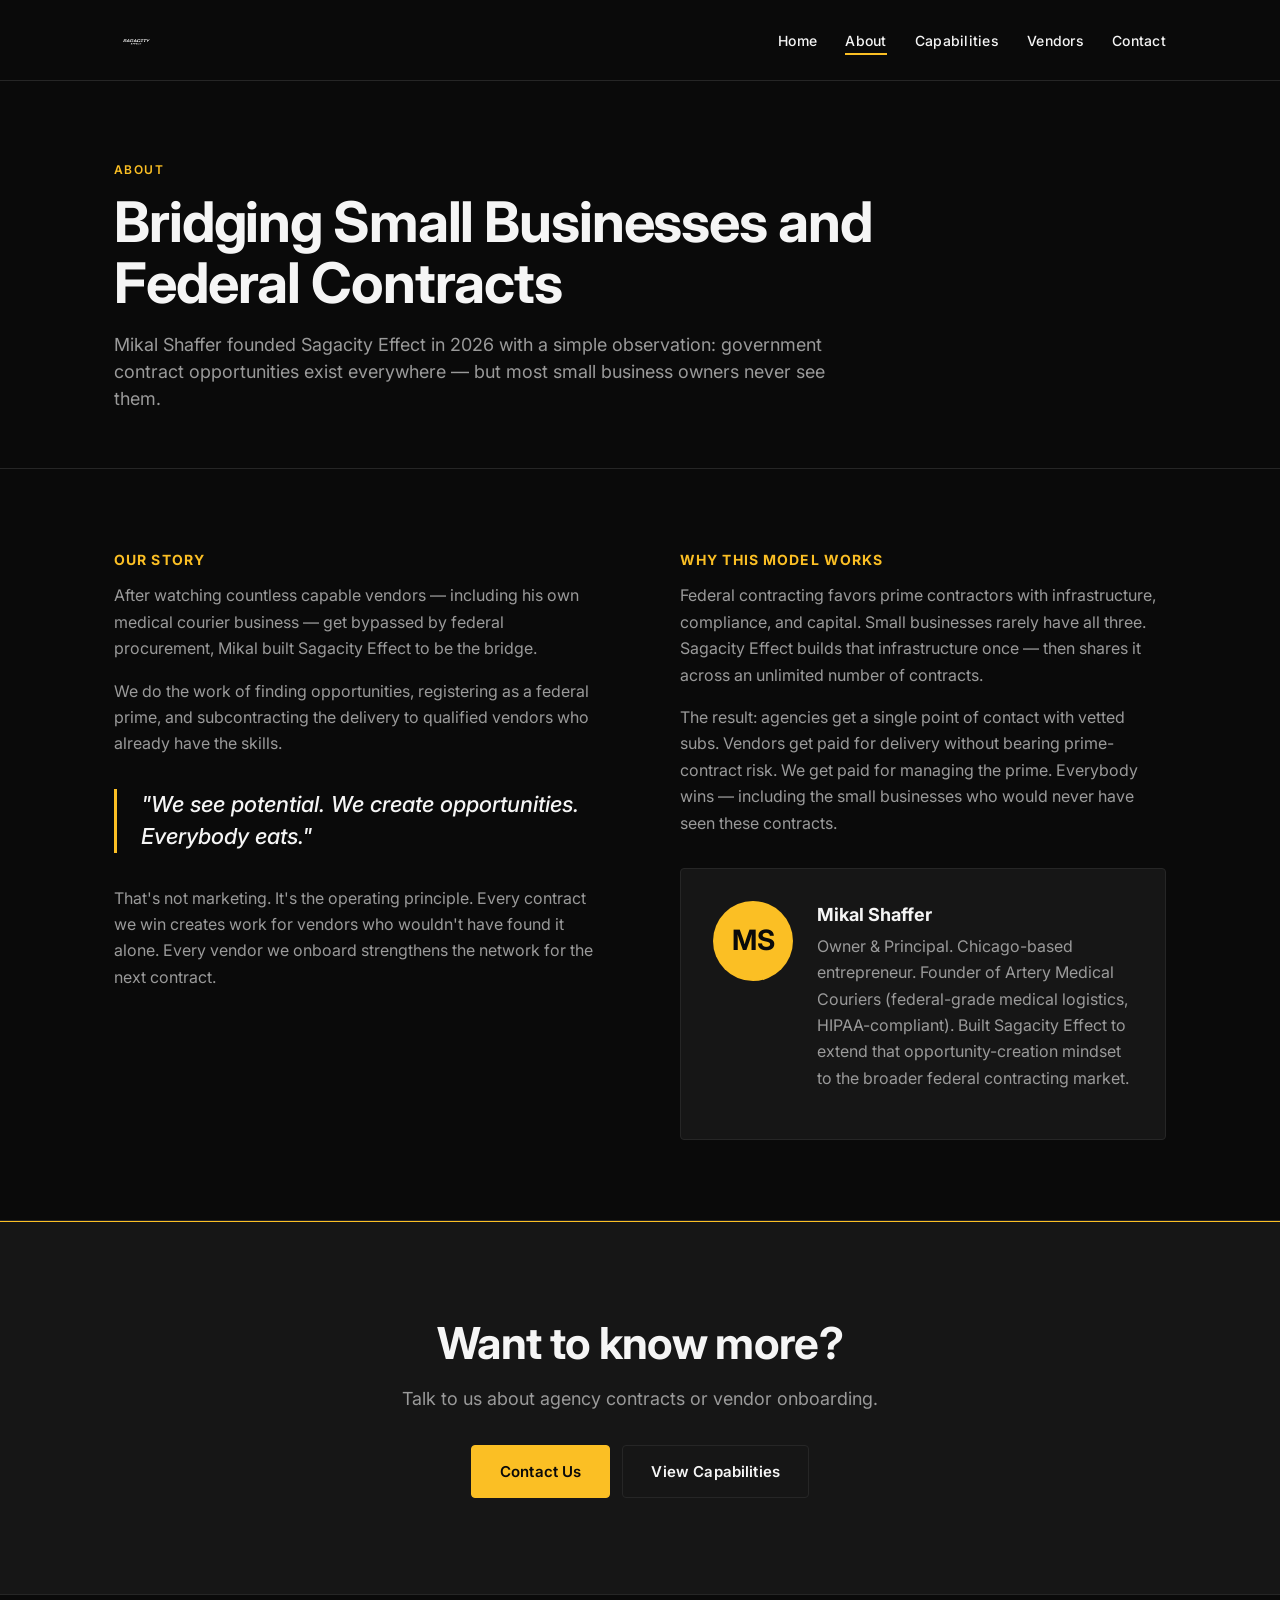
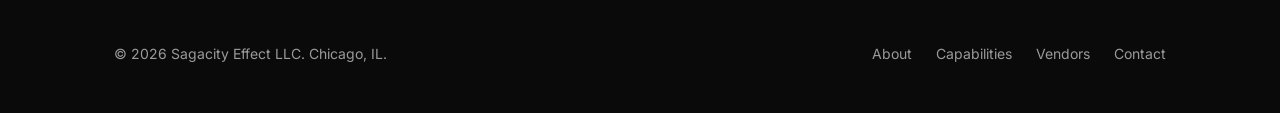
==== about.html @ 0b92cca1 "Sagacity Effect site — dark theme, white-on-transparent logo, real address" ====
<!DOCTYPE html>
<html lang="en">
<head>
  <meta charset="UTF-8" />
  <meta name="viewport" content="width=device-width, initial-scale=1.0" />
  <title>About — Sagacity Effect LLC</title>
  <meta name="description" content="About Sagacity Effect LLC. Mikal Shaffer founded Sagacity Effect in 2026 to bridge the gap between small businesses and federal contracts." />
  <link rel="icon" type="image/svg+xml" href="data:image/svg+xml,%3Csvg xmlns='http://www.w3.org/2000/svg' viewBox='0 0 100 100'%3E%3Crect width='100' height='100' fill='%230a0a0a'/%3E%3Ctext x='50' y='62' font-family='Impact,Arial Black,sans-serif' font-size='48' font-weight='900' font-style='italic' fill='white' text-anchor='middle' letter-spacing='-2'%3ES%3C/text%3E%3C/svg%3E" />
  <link rel="preconnect" href="https://fonts.googleapis.com" />
<link rel="preconnect" href="https://fonts.gstatic.com" crossorigin />
<link href="https://fonts.googleapis.com/css2?family=Bebas+Neue&family=Oswald:wght@500;700&family=Inter:wght@400;500;600;700&display=swap" rel="stylesheet" />
  <link rel="stylesheet" href="styles.css" />
</head>
<body>
  <a class="skip-link" href="#main">Skip to main content</a>

  <header class="site-header">
    <div class="container">
      <a href="index.html" class="brand" aria-label="Sagacity Effect LLC — Home">
        <img src="assets/logo-light.png" alt="Sagacity Effect logo" class="brand-img" width="200" height="auto" />
      </a>
      <button class="nav-toggle" aria-expanded="false" aria-label="Toggle navigation">Menu</button>
      <nav>
        <ul class="nav-list">
          <li><a href="index.html">Home</a></li>
          <li><a href="about.html" class="active">About</a></li>
          <li><a href="capabilities.html">Capabilities</a></li>
          <li><a href="vendors.html">Vendors</a></li>
          <li><a href="contact.html">Contact</a></li>
        </ul>
      </nav>
    </div>
  </header>

  <main id="main">

    <section class="page-hero">
      <div class="container">
        <p class="eyebrow">About</p>
        <h1>Bridging Small Businesses and Federal Contracts</h1>
        <p class="lede">Mikal Shaffer founded Sagacity Effect in 2026 with a simple observation: government contract opportunities exist everywhere — but most small business owners never see them.</p>
      </div>
    </section>

    <section>
      <div class="container">
        <div class="story">
          <div class="col">
            <h3>Our Story</h3>
            <p>After watching countless capable vendors — including his own medical courier business — get bypassed by federal procurement, Mikal built Sagacity Effect to be the bridge.</p>
            <p>We do the work of finding opportunities, registering as a federal prime, and subcontracting the delivery to qualified vendors who already have the skills.</p>
            <blockquote class="pull-quote">"We see potential. We create opportunities. Everybody eats."</blockquote>
            <p>That's not marketing. It's the operating principle. Every contract we win creates work for vendors who wouldn't have found it alone. Every vendor we onboard strengthens the network for the next contract.</p>
          </div>
          <div class="col">
            <h3>Why this model works</h3>
            <p>Federal contracting favors prime contractors with infrastructure, compliance, and capital. Small businesses rarely have all three. Sagacity Effect builds that infrastructure once — then shares it across an unlimited number of contracts.</p>
            <p>The result: agencies get a single point of contact with vetted subs. Vendors get paid for delivery without bearing prime-contract risk. We get paid for managing the prime. Everybody wins — including the small businesses who would never have seen these contracts.</p>
            <div class="bio">
              <div class="bio-avatar">MS</div>
              <div class="bio-content">
                <h4>Mikal Shaffer</h4>
                <p>Owner &amp; Principal. Chicago-based entrepreneur. Founder of Artery Medical Couriers (federal-grade medical logistics, HIPAA-compliant). Built Sagacity Effect to extend that opportunity-creation mindset to the broader federal contracting market.</p>
              </div>
            </div>
          </div>
        </div>
      </div>
    </section>

    <section class="cta-strip">
      <div class="container">
        <h2>Want to know more?</h2>
        <p>Talk to us about agency contracts or vendor onboarding.</p>
        <div class="actions">
          <a href="contact.html" class="btn btn-primary">Contact Us</a>
          <a href="capabilities.html" class="btn btn-secondary">View Capabilities</a>
        </div>
      </div>
    </section>

  </main>

  <footer class="site-footer">
    <div class="container">
      <span>© 2026 Sagacity Effect LLC. Chicago, IL.</span>
      <span>
        <a href="about.html">About</a>
        <a href="capabilities.html">Capabilities</a>
        <a href="vendors.html">Vendors</a>
        <a href="contact.html">Contact</a>
      </span>
    </div>
  </footer>

  <script src="script.js"></script>
</body>
</html>
---- styles.css ----
/* Sagacity Effect LLC — base stylesheet
   Dark theme. Black/off-white/amber palette. Mobile-first, no frameworks. */

:root {
  --bg: #0a0a0a;
  --fg: #f5f5f5;
  --muted: #9a9a9a;
  --muted-2: #6a6a6a;
  --border: #262626;
  --surface: #161616;
  --surface-2: #1f1f1f;
  --accent: #fbbf24;        /* amber — used for primary buttons + highlights */
  --accent-hover: #f59e0b;
  --accent-fg: #0a0a0a;     /* dark text on amber surfaces */
  --hover: #1f1f1f;
  --max-w: 1100px;
  --gap: 24px;
  --radius: 4px;
  --transition: 200ms ease;
}

* {
  box-sizing: border-box;
  margin: 0;
  padding: 0;
}

html {
  scroll-behavior: smooth;
  -webkit-font-smoothing: antialiased;
  -moz-osx-font-smoothing: grayscale;
  color-scheme: dark;
}

body {
  font-family: -apple-system, BlinkMacSystemFont, "Segoe UI", "Inter",
    "Helvetica Neue", Arial, sans-serif;
  font-size: 16px;
  line-height: 1.55;
  color: var(--fg);
  background: var(--bg);
  font-weight: 400;
}

img, svg {
  max-width: 100%;
  display: block;
}

a {
  color: var(--fg);
  text-decoration: underline;
  text-underline-offset: 3px;
  text-decoration-thickness: 1px;
  transition: opacity var(--transition);
}
a:hover { opacity: 0.7; }

/* Skip link */
.skip-link {
  position: absolute;
  left: -9999px;
  top: 0;
  background: var(--accent);
  color: var(--accent-fg);
  padding: 12px 20px;
  z-index: 100;
  text-decoration: none;
  font-weight: 600;
}
.skip-link:focus { left: 0; }

/* Layout */
.container {
  max-width: var(--max-w);
  margin: 0 auto;
  padding: 0 24px;
}

/* Header */
.site-header {
  border-bottom: 1px solid var(--border);
  background: var(--bg);
  position: sticky;
  top: 0;
  z-index: 50;
}
.site-header .container {
  display: flex;
  align-items: center;
  justify-content: space-between;
  padding-top: 18px;
  padding-bottom: 18px;
}
.brand {
  display: inline-flex;
  align-items: center;
  text-decoration: none;
  color: var(--fg);
}
.brand-img {
  height: 44px;
  width: auto;
  display: block;
}
@media (max-width: 600px) {
  .brand-img { height: 36px; }
}
.nav-toggle {
  display: none;
  background: none;
  border: 1px solid var(--border);
  padding: 8px 12px;
  font-family: inherit;
  font-size: 14px;
  color: var(--fg);
  cursor: pointer;
  border-radius: var(--radius);
}
.nav-list {
  display: flex;
  list-style: none;
  gap: 28px;
}
.nav-list a {
  text-decoration: none;
  font-size: 14px;
  font-weight: 500;
  letter-spacing: 0.02em;
  color: var(--fg);
}
.nav-list a.active {
  border-bottom: 2px solid var(--accent);
  padding-bottom: 4px;
}

@media (max-width: 720px) {
  .nav-toggle { display: block; }
  .nav-list {
    display: none;
    position: absolute;
    top: 100%;
    left: 0;
    right: 0;
    flex-direction: column;
    gap: 0;
    background: var(--bg);
    border-bottom: 1px solid var(--border);
    padding: 12px 24px;
  }
  .nav-list.open { display: flex; }
  .nav-list li { padding: 12px 0; border-bottom: 1px solid var(--border); }
  .nav-list li:last-child { border-bottom: none; }
}

/* Hero */
.hero {
  padding: 100px 0 80px;
  text-align: center;
  border-bottom: 1px solid var(--border);
}
.hero h1 {
  font-size: clamp(36px, 6vw, 64px);
  line-height: 1.05;
  letter-spacing: -0.02em;
  font-weight: 700;
  margin-bottom: 24px;
  max-width: 880px;
  margin-left: auto;
  margin-right: auto;
}
.hero .lede {
  font-size: 18px;
  color: var(--muted);
  max-width: 640px;
  margin: 0 auto 40px;
  line-height: 1.5;
}
.hero-actions {
  display: flex;
  gap: 12px;
  justify-content: center;
  flex-wrap: wrap;
}

/* Buttons */
.btn {
  display: inline-block;
  padding: 14px 28px;
  border-radius: var(--radius);
  font-weight: 600;
  font-size: 15px;
  text-decoration: none;
  border: 1.5px solid transparent;
  cursor: pointer;
  transition: background var(--transition), color var(--transition),
    border-color var(--transition);
  letter-spacing: 0.01em;
}
.btn-primary {
  background: var(--accent);
  color: var(--accent-fg);
  border-color: var(--accent);
}
.btn-primary:hover { background: var(--accent-hover); border-color: var(--accent-hover); opacity: 1; }
.btn-secondary {
  background: transparent;
  color: var(--fg);
  border-color: var(--fg);
}
.btn-secondary:hover { background: var(--fg); color: var(--bg); opacity: 1; }

/* Sections */
section {
  padding: 80px 0;
  border-bottom: 1px solid var(--border);
}
section:last-of-type { border-bottom: none; }
section h2 {
  font-size: clamp(28px, 4vw, 40px);
  line-height: 1.15;
  letter-spacing: -0.015em;
  font-weight: 700;
  margin-bottom: 16px;
}
section .section-eyebrow {
  font-size: 12px;
  font-weight: 600;
  letter-spacing: 0.12em;
  text-transform: uppercase;
  color: var(--accent);
  margin-bottom: 12px;
}
section .section-lede {
  font-size: 18px;
  color: var(--muted);
  max-width: 720px;
  margin-bottom: 56px;
}

/* 3-column "Why" grid */
.why-grid {
  display: grid;
  grid-template-columns: repeat(3, 1fr);
  gap: 48px;
}
.why-grid .item h3 {
  font-size: 18px;
  font-weight: 700;
  margin-bottom: 12px;
  letter-spacing: -0.01em;
}
.why-grid .item p {
  color: var(--muted);
  font-size: 15px;
  line-height: 1.6;
}
@media (max-width: 720px) {
  .why-grid { grid-template-columns: 1fr; gap: 32px; }
}

/* 4-step "How" */
.steps {
  display: grid;
  grid-template-columns: repeat(4, 1fr);
  gap: 32px;
  counter-reset: step;
}
.steps .step {
  position: relative;
  padding-top: 64px;
  counter-increment: step;
}
.steps .step::before {
  content: counter(step, decimal-leading-zero);
  position: absolute;
  top: 0;
  left: 0;
  font-size: 32px;
  font-weight: 700;
  letter-spacing: -0.02em;
  color: var(--accent);
  font-feature-settings: "tnum";
}
.steps .step h3 {
  font-size: 17px;
  font-weight: 700;
  margin-bottom: 8px;
}
.steps .step p {
  color: var(--muted);
  font-size: 14px;
  line-height: 1.55;
}
@media (max-width: 960px) {
  .steps { grid-template-columns: repeat(2, 1fr); }
}
@media (max-width: 540px) {
  .steps { grid-template-columns: 1fr; gap: 24px; }
  .steps .step { padding-top: 56px; }
}

/* CTA strip — distinct from sections, uses surface tone + accent top border */
.cta-strip {
  text-align: center;
  padding: 96px 0;
  background: var(--surface);
  color: var(--fg);
  border-top: 1px solid var(--accent);
  border-bottom: none;
}
.cta-strip h2 {
  color: var(--fg);
  font-size: clamp(28px, 4vw, 44px);
  margin-bottom: 16px;
}
.cta-strip p {
  color: var(--muted);
  font-size: 18px;
  margin-bottom: 32px;
}
.cta-strip .actions {
  display: flex;
  gap: 12px;
  justify-content: center;
  flex-wrap: wrap;
}
.cta-strip .btn-primary {
  background: var(--accent);
  color: var(--accent-fg);
  border-color: var(--accent);
}
.cta-strip .btn-primary:hover { background: var(--accent-hover); border-color: var(--accent-hover); }
.cta-strip .btn-secondary {
  background: transparent;
  color: var(--fg);
  border-color: var(--border);
}
.cta-strip .btn-secondary:hover { background: var(--fg); color: var(--bg); }

/* About / Story */
.story {
  display: grid;
  grid-template-columns: 1fr 1fr;
  gap: 80px;
  align-items: start;
}
.story .col p {
  font-size: 16px;
  margin-bottom: 16px;
  color: var(--muted);
  line-height: 1.65;
}
.story .col h3 {
  font-size: 14px;
  font-weight: 700;
  letter-spacing: 0.08em;
  text-transform: uppercase;
  margin-bottom: 12px;
  color: var(--accent);
}
@media (max-width: 880px) {
  .story { grid-template-columns: 1fr; gap: 40px; }
}

/* Pull quote */
.pull-quote {
  font-size: 22px;
  line-height: 1.45;
  font-weight: 500;
  font-style: italic;
  border-left: 3px solid var(--accent);
  padding-left: 24px;
  margin: 32px 0;
  color: var(--fg);
}

/* Capabilities table */
.cap-table {
  width: 100%;
  border-collapse: collapse;
  margin: 32px 0 48px;
  font-size: 14px;
}
.cap-table th,
.cap-table td {
  text-align: left;
  padding: 16px 12px;
  border-bottom: 1px solid var(--border);
  vertical-align: top;
}
.cap-table th {
  font-weight: 700;
  font-size: 12px;
  letter-spacing: 0.06em;
  text-transform: uppercase;
  color: var(--muted);
  background: var(--surface);
}
.cap-table td code {
  font-family: "SF Mono", Menlo, Consolas, monospace;
  font-size: 12px;
  background: var(--surface-2);
  padding: 2px 6px;
  border-radius: 3px;
  color: var(--accent);
}

/* Two columns */
.two-col {
  display: grid;
  grid-template-columns: 1fr 1fr;
  gap: 56px;
  margin: 48px 0;
}
.two-col .panel {
  padding: 32px;
  background: var(--surface);
  border-radius: var(--radius);
  border: 1px solid var(--border);
}
.two-col .panel h3 {
  font-size: 18px;
  font-weight: 700;
  margin-bottom: 16px;
  letter-spacing: -0.01em;
}
.two-col .panel ul {
  list-style: none;
}
.two-col .panel ul li {
  padding: 6px 0 6px 22px;
  position: relative;
  font-size: 15px;
  color: var(--muted);
  line-height: 1.55;
}
.two-col .panel ul li::before {
  content: "→";
  position: absolute;
  left: 0;
  color: var(--accent);
  font-weight: 700;
}
@media (max-width: 880px) {
  .two-col { grid-template-columns: 1fr; gap: 24px; }
}

/* Vendor requirements */
.req-list {
  list-style: none;
  margin: 32px 0;
}
.req-list > li {
  padding: 16px 0 16px 36px;
  border-bottom: 1px solid var(--border);
  position: relative;
}
.req-list > li:last-child { border-bottom: none; }
.req-list > li::before {
  content: "✓";
  position: absolute;
  left: 0;
  top: 16px;
  font-weight: 700;
  color: var(--accent);
  font-size: 18px;
}
.req-list > li strong {
  display: block;
  font-weight: 700;
  margin-bottom: 4px;
}
.req-list > li span {
  color: var(--muted);
  font-size: 14px;
}

/* Contact */
.contact-grid {
  display: grid;
  grid-template-columns: 1fr 1fr;
  gap: 56px;
}
.contact-card {
  padding: 32px;
  background: var(--surface);
  border: 1px solid var(--border);
  border-radius: var(--radius);
}
.contact-card h3 {
  font-size: 16px;
  font-weight: 700;
  margin-bottom: 8px;
  letter-spacing: -0.01em;
}
.contact-card p {
  color: var(--muted);
  font-size: 14px;
  margin-bottom: 12px;
  line-height: 1.55;
}
.contact-card .email {
  display: inline-block;
  font-family: "SF Mono", Menlo, Consolas, monospace;
  font-size: 14px;
  color: var(--accent);
  text-decoration: underline;
  font-weight: 600;
}
.contact-card .email:hover { opacity: 0.7; }
@media (max-width: 720px) {
  .contact-grid { grid-template-columns: 1fr; gap: 24px; }
}

.address-block {
  margin-top: 32px;
  padding: 24px 32px;
  background: var(--surface);
  border: 1px solid var(--border);
  border-radius: var(--radius);
  font-family: "SF Mono", Menlo, Consolas, monospace;
  font-size: 13px;
  line-height: 1.6;
}
.address-block .label {
  display: block;
  font-size: 11px;
  text-transform: uppercase;
  letter-spacing: 0.08em;
  color: var(--muted);
  margin-bottom: 8px;
}

/* Footer */
.site-footer {
  border-top: 1px solid var(--border);
  padding: 48px 0;
  font-size: 14px;
  color: var(--muted);
  background: var(--bg);
}
.site-footer .container {
  display: flex;
  justify-content: space-between;
  align-items: center;
  flex-wrap: wrap;
  gap: 16px;
}
.site-footer a {
  color: var(--muted);
  text-decoration: none;
  margin-left: 20px;
}
.site-footer a:hover { color: var(--accent); }

/* Page-specific hero (sub pages) */
.page-hero {
  padding: 80px 0 56px;
  text-align: left;
  border-bottom: 1px solid var(--border);
}
.page-hero .eyebrow {
  font-size: 12px;
  font-weight: 600;
  letter-spacing: 0.12em;
  text-transform: uppercase;
  color: var(--accent);
  margin-bottom: 12px;
}
.page-hero h1 {
  font-size: clamp(36px, 5vw, 56px);
  line-height: 1.1;
  letter-spacing: -0.02em;
  font-weight: 700;
  margin-bottom: 16px;
  max-width: 800px;
}
.page-hero .lede {
  font-size: 18px;
  color: var(--muted);
  max-width: 720px;
  line-height: 1.5;
}

/* Bio card */
.bio {
  display: flex;
  gap: 24px;
  align-items: flex-start;
  padding: 32px;
  background: var(--surface);
  border: 1px solid var(--border);
  border-radius: var(--radius);
  margin-top: 32px;
}
.bio-avatar {
  width: 80px;
  height: 80px;
  background: var(--accent);
  color: var(--accent-fg);
  border-radius: 50%;
  display: flex;
  align-items: center;
  justify-content: center;
  font-size: 28px;
  font-weight: 700;
  flex-shrink: 0;
}
.bio-content h4 {
  font-size: 18px;
  font-weight: 700;
  margin-bottom: 4px;
}
.bio-content p {
  color: var(--muted);
  font-size: 14px;
  line-height: 1.6;
}

/* Inline code block (used in vendor apply instructions) */
code.inline {
  background: var(--surface-2);
  padding: 2px 6px;
  border-radius: 3px;
  color: var(--accent);
  font-family: "SF Mono", Menlo, Consolas, monospace;
  font-size: 12px;
}

/* Print-friendly */
@media print {
  .site-header, .site-footer, .nav-toggle { display: none; }
  body { font-size: 12pt; color: #000; background: #fff; }
  a { color: #000; text-decoration: none; }
}
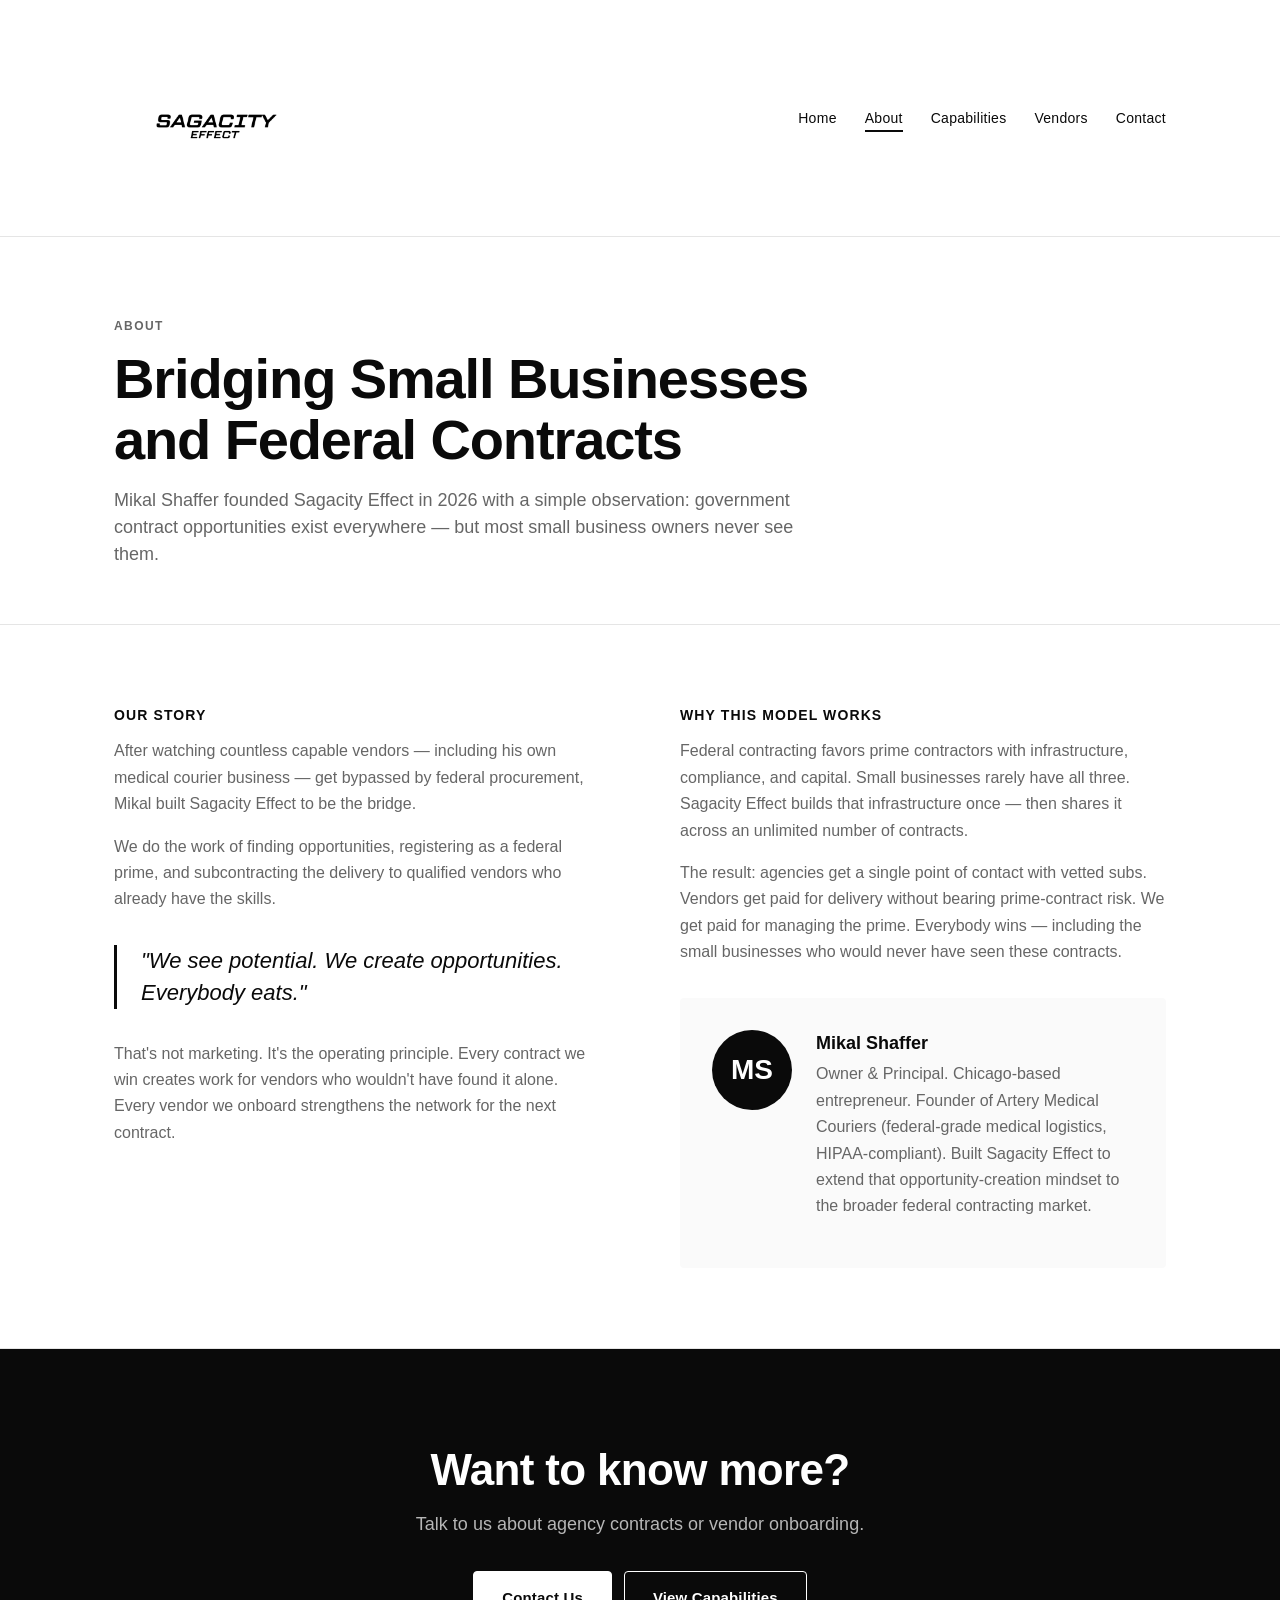
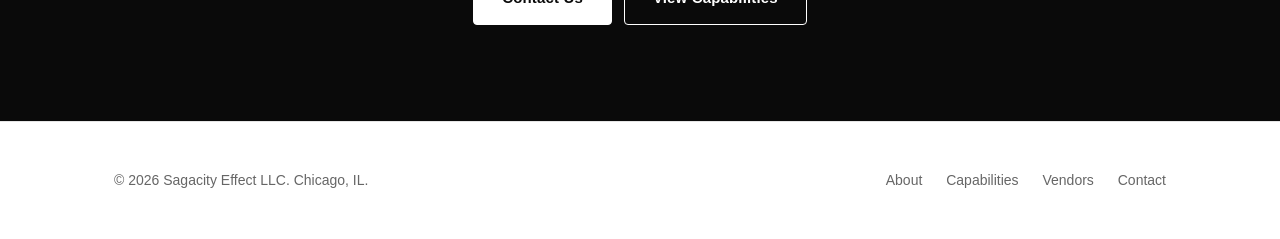
==== commit 72ddd862: "Revert to original light theme + HUBZone + 60620 address" ====
--- a/about.html
+++ b/about.html
@@ -5,10 +5,7 @@
   <meta name="viewport" content="width=device-width, initial-scale=1.0" />
   <title>About — Sagacity Effect LLC</title>
   <meta name="description" content="About Sagacity Effect LLC. Mikal Shaffer founded Sagacity Effect in 2026 to bridge the gap between small businesses and federal contracts." />
-  <link rel="icon" type="image/svg+xml" href="data:image/svg+xml,%3Csvg xmlns='http://www.w3.org/2000/svg' viewBox='0 0 100 100'%3E%3Crect width='100' height='100' fill='%230a0a0a'/%3E%3Ctext x='50' y='62' font-family='Impact,Arial Black,sans-serif' font-size='48' font-weight='900' font-style='italic' fill='white' text-anchor='middle' letter-spacing='-2'%3ES%3C/text%3E%3C/svg%3E" />
-  <link rel="preconnect" href="https://fonts.googleapis.com" />
-<link rel="preconnect" href="https://fonts.gstatic.com" crossorigin />
-<link href="https://fonts.googleapis.com/css2?family=Bebas+Neue&family=Oswald:wght@500;700&family=Inter:wght@400;500;600;700&display=swap" rel="stylesheet" />
+  <link rel="icon" type="image/svg+xml" href="data:image/svg+xml,%3Csvg xmlns='http://www.w3.org/2000/svg' viewBox='0 0 100 100'%3E%3Crect width='100' height='100' fill='%230a0a0a'/%3E%3Ctext x='50' y='65' font-family='sans-serif' font-size='52' font-weight='700' fill='white' text-anchor='middle'%3ES%3C/text%3E%3C/svg%3E" />
   <link rel="stylesheet" href="styles.css" />
 </head>
 <body>
@@ -17,7 +14,7 @@
   <header class="site-header">
     <div class="container">
       <a href="index.html" class="brand" aria-label="Sagacity Effect LLC — Home">
-        <img src="assets/logo-light.png" alt="Sagacity Effect logo" class="brand-img" width="200" height="auto" />
+        <img src="assets/logo-original.jpg" alt="Sagacity Effect logo" class="brand-img" width="200" height="auto" />
       </a>
       <button class="nav-toggle" aria-expanded="false" aria-label="Toggle navigation">Menu</button>
       <nav>
--- a/styles.css
+++ b/styles.css
@@ -1,18 +1,15 @@
 /* Sagacity Effect LLC — base stylesheet
-   Dark theme. Black/off-white/amber palette. Mobile-first, no frameworks. */
+   Mobile-first, no frameworks. Black/white/neutral palette. */
 
 :root {
-  --bg: #0a0a0a;
-  --fg: #f5f5f5;
-  --muted: #9a9a9a;
-  --muted-2: #6a6a6a;
-  --border: #262626;
-  --surface: #161616;
-  --surface-2: #1f1f1f;
-  --accent: #fbbf24;        /* amber — used for primary buttons + highlights */
-  --accent-hover: #f59e0b;
-  --accent-fg: #0a0a0a;     /* dark text on amber surfaces */
-  --hover: #1f1f1f;
+  --bg: #ffffff;
+  --fg: #0a0a0a;
+  --muted: #666666;
+  --muted-2: #999999;
+  --border: #e5e5e5;
+  --surface: #fafafa;
+  --accent: #0a0a0a;
+  --hover: #f4f4f4;
   --max-w: 1100px;
   --gap: 24px;
   --radius: 4px;
@@ -29,7 +26,6 @@
   scroll-behavior: smooth;
   -webkit-font-smoothing: antialiased;
   -moz-osx-font-smoothing: grayscale;
-  color-scheme: dark;
 }
 
 body {
@@ -54,19 +50,17 @@
   text-decoration-thickness: 1px;
   transition: opacity var(--transition);
 }
-a:hover { opacity: 0.7; }
+a:hover { opacity: 0.6; }
 
 /* Skip link */
 .skip-link {
   position: absolute;
   left: -9999px;
   top: 0;
-  background: var(--accent);
-  color: var(--accent-fg);
+  background: var(--fg);
+  color: #fff;
   padding: 12px 20px;
   z-index: 100;
-  text-decoration: none;
-  font-weight: 600;
 }
 .skip-link:focus { left: 0; }
 
@@ -93,18 +87,12 @@
   padding-bottom: 18px;
 }
 .brand {
-  display: inline-flex;
-  align-items: center;
+  font-weight: 700;
+  font-size: 16px;
+  letter-spacing: 0.04em;
+  text-transform: uppercase;
   text-decoration: none;
   color: var(--fg);
-}
-.brand-img {
-  height: 44px;
-  width: auto;
-  display: block;
-}
-@media (max-width: 600px) {
-  .brand-img { height: 36px; }
 }
 .nav-toggle {
   display: none;
@@ -113,7 +101,6 @@
   padding: 8px 12px;
   font-family: inherit;
   font-size: 14px;
-  color: var(--fg);
   cursor: pointer;
   border-radius: var(--radius);
 }
@@ -127,10 +114,9 @@
   font-size: 14px;
   font-weight: 500;
   letter-spacing: 0.02em;
-  color: var(--fg);
 }
 .nav-list a.active {
-  border-bottom: 2px solid var(--accent);
+  border-bottom: 2px solid var(--fg);
   padding-bottom: 4px;
 }
 
@@ -198,17 +184,17 @@
   letter-spacing: 0.01em;
 }
 .btn-primary {
-  background: var(--accent);
-  color: var(--accent-fg);
-  border-color: var(--accent);
-}
-.btn-primary:hover { background: var(--accent-hover); border-color: var(--accent-hover); opacity: 1; }
+  background: var(--fg);
+  color: #fff;
+  border-color: var(--fg);
+}
+.btn-primary:hover { background: #2a2a2a; opacity: 1; }
 .btn-secondary {
-  background: transparent;
+  background: var(--bg);
   color: var(--fg);
   border-color: var(--fg);
 }
-.btn-secondary:hover { background: var(--fg); color: var(--bg); opacity: 1; }
+.btn-secondary:hover { background: var(--fg); color: #fff; opacity: 1; }
 
 /* Sections */
 section {
@@ -228,7 +214,7 @@
   font-weight: 600;
   letter-spacing: 0.12em;
   text-transform: uppercase;
-  color: var(--accent);
+  color: var(--muted);
   margin-bottom: 12px;
 }
 section .section-lede {
@@ -279,7 +265,7 @@
   font-size: 32px;
   font-weight: 700;
   letter-spacing: -0.02em;
-  color: var(--accent);
+  color: var(--fg);
   font-feature-settings: "tnum";
 }
 .steps .step h3 {
@@ -300,22 +286,21 @@
   .steps .step { padding-top: 56px; }
 }
 
-/* CTA strip — distinct from sections, uses surface tone + accent top border */
+/* CTA strip */
 .cta-strip {
   text-align: center;
   padding: 96px 0;
-  background: var(--surface);
-  color: var(--fg);
-  border-top: 1px solid var(--accent);
+  background: var(--fg);
+  color: #fff;
   border-bottom: none;
 }
 .cta-strip h2 {
-  color: var(--fg);
+  color: #fff;
   font-size: clamp(28px, 4vw, 44px);
   margin-bottom: 16px;
 }
 .cta-strip p {
-  color: var(--muted);
+  color: rgba(255, 255, 255, 0.7);
   font-size: 18px;
   margin-bottom: 32px;
 }
@@ -326,17 +311,17 @@
   flex-wrap: wrap;
 }
 .cta-strip .btn-primary {
-  background: var(--accent);
-  color: var(--accent-fg);
-  border-color: var(--accent);
-}
-.cta-strip .btn-primary:hover { background: var(--accent-hover); border-color: var(--accent-hover); }
+  background: #fff;
+  color: var(--fg);
+  border-color: #fff;
+}
+.cta-strip .btn-primary:hover { background: rgba(255,255,255,0.9); }
 .cta-strip .btn-secondary {
   background: transparent;
-  color: var(--fg);
-  border-color: var(--border);
-}
-.cta-strip .btn-secondary:hover { background: var(--fg); color: var(--bg); }
+  color: #fff;
+  border-color: #fff;
+}
+.cta-strip .btn-secondary:hover { background: #fff; color: var(--fg); }
 
 /* About / Story */
 .story {
@@ -357,7 +342,7 @@
   letter-spacing: 0.08em;
   text-transform: uppercase;
   margin-bottom: 12px;
-  color: var(--accent);
+  color: var(--fg);
 }
 @media (max-width: 880px) {
   .story { grid-template-columns: 1fr; gap: 40px; }
@@ -369,7 +354,7 @@
   line-height: 1.45;
   font-weight: 500;
   font-style: italic;
-  border-left: 3px solid var(--accent);
+  border-left: 3px solid var(--fg);
   padding-left: 24px;
   margin: 32px 0;
   color: var(--fg);
@@ -400,10 +385,9 @@
 .cap-table td code {
   font-family: "SF Mono", Menlo, Consolas, monospace;
   font-size: 12px;
-  background: var(--surface-2);
+  background: var(--surface);
   padding: 2px 6px;
   border-radius: 3px;
-  color: var(--accent);
 }
 
 /* Two columns */
@@ -417,7 +401,6 @@
   padding: 32px;
   background: var(--surface);
   border-radius: var(--radius);
-  border: 1px solid var(--border);
 }
 .two-col .panel h3 {
   font-size: 18px;
@@ -439,7 +422,7 @@
   content: "→";
   position: absolute;
   left: 0;
-  color: var(--accent);
+  color: var(--fg);
   font-weight: 700;
 }
 @media (max-width: 880px) {
@@ -463,7 +446,7 @@
   left: 0;
   top: 16px;
   font-weight: 700;
-  color: var(--accent);
+  color: var(--fg);
   font-size: 18px;
 }
 .req-list > li strong {
@@ -485,7 +468,6 @@
 .contact-card {
   padding: 32px;
   background: var(--surface);
-  border: 1px solid var(--border);
   border-radius: var(--radius);
 }
 .contact-card h3 {
@@ -504,11 +486,11 @@
   display: inline-block;
   font-family: "SF Mono", Menlo, Consolas, monospace;
   font-size: 14px;
-  color: var(--accent);
+  color: var(--fg);
   text-decoration: underline;
   font-weight: 600;
 }
-.contact-card .email:hover { opacity: 0.7; }
+.contact-card .email:hover { opacity: 0.6; }
 @media (max-width: 720px) {
   .contact-grid { grid-template-columns: 1fr; gap: 24px; }
 }
@@ -517,7 +499,6 @@
   margin-top: 32px;
   padding: 24px 32px;
   background: var(--surface);
-  border: 1px solid var(--border);
   border-radius: var(--radius);
   font-family: "SF Mono", Menlo, Consolas, monospace;
   font-size: 13px;
@@ -552,7 +533,7 @@
   text-decoration: none;
   margin-left: 20px;
 }
-.site-footer a:hover { color: var(--accent); }
+.site-footer a:hover { color: var(--fg); }
 
 /* Page-specific hero (sub pages) */
 .page-hero {
@@ -565,7 +546,7 @@
   font-weight: 600;
   letter-spacing: 0.12em;
   text-transform: uppercase;
-  color: var(--accent);
+  color: var(--muted);
   margin-bottom: 12px;
 }
 .page-hero h1 {
@@ -590,15 +571,14 @@
   align-items: flex-start;
   padding: 32px;
   background: var(--surface);
-  border: 1px solid var(--border);
   border-radius: var(--radius);
   margin-top: 32px;
 }
 .bio-avatar {
   width: 80px;
   height: 80px;
-  background: var(--accent);
-  color: var(--accent-fg);
+  background: var(--fg);
+  color: #fff;
   border-radius: 50%;
   display: flex;
   align-items: center;
@@ -618,19 +598,9 @@
   line-height: 1.6;
 }
 
-/* Inline code block (used in vendor apply instructions) */
-code.inline {
-  background: var(--surface-2);
-  padding: 2px 6px;
-  border-radius: 3px;
-  color: var(--accent);
-  font-family: "SF Mono", Menlo, Consolas, monospace;
-  font-size: 12px;
-}
-
 /* Print-friendly */
 @media print {
   .site-header, .site-footer, .nav-toggle { display: none; }
-  body { font-size: 12pt; color: #000; background: #fff; }
+  body { font-size: 12pt; color: #000; }
   a { color: #000; text-decoration: none; }
-}
+}
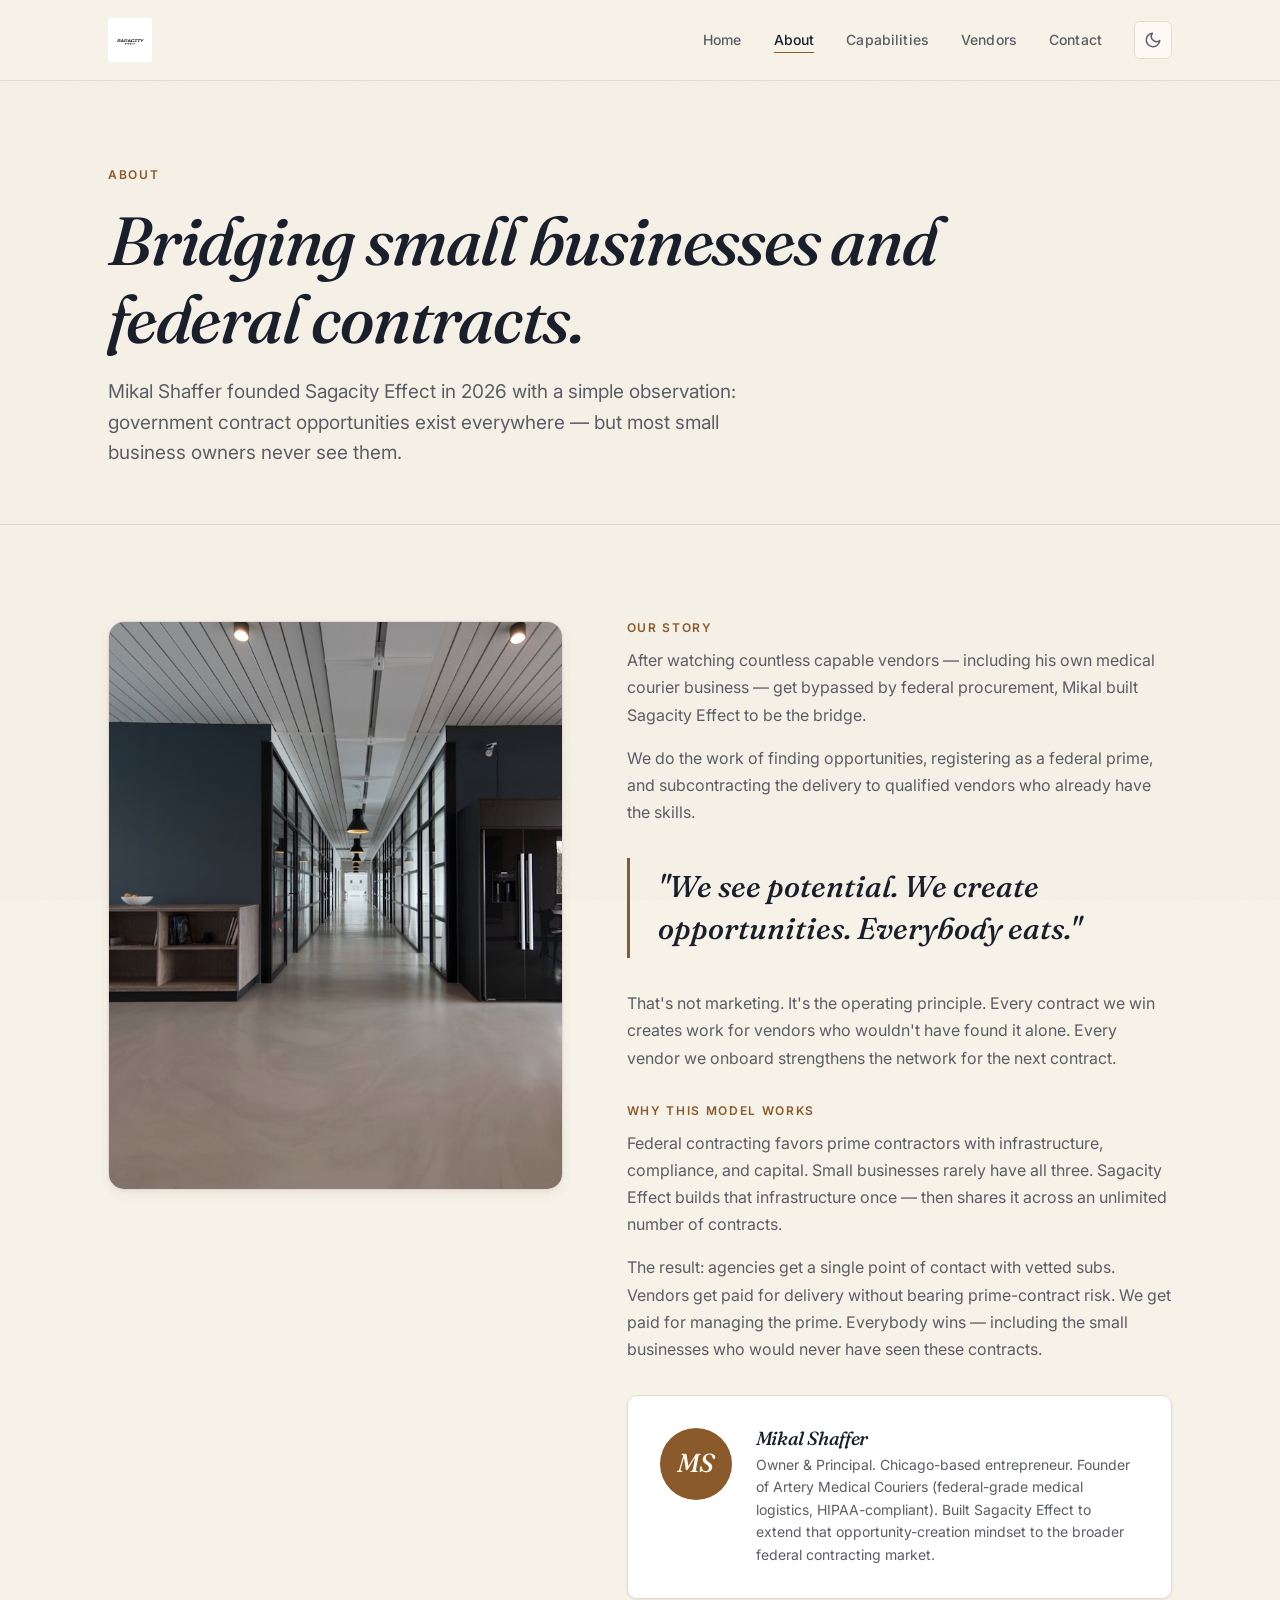
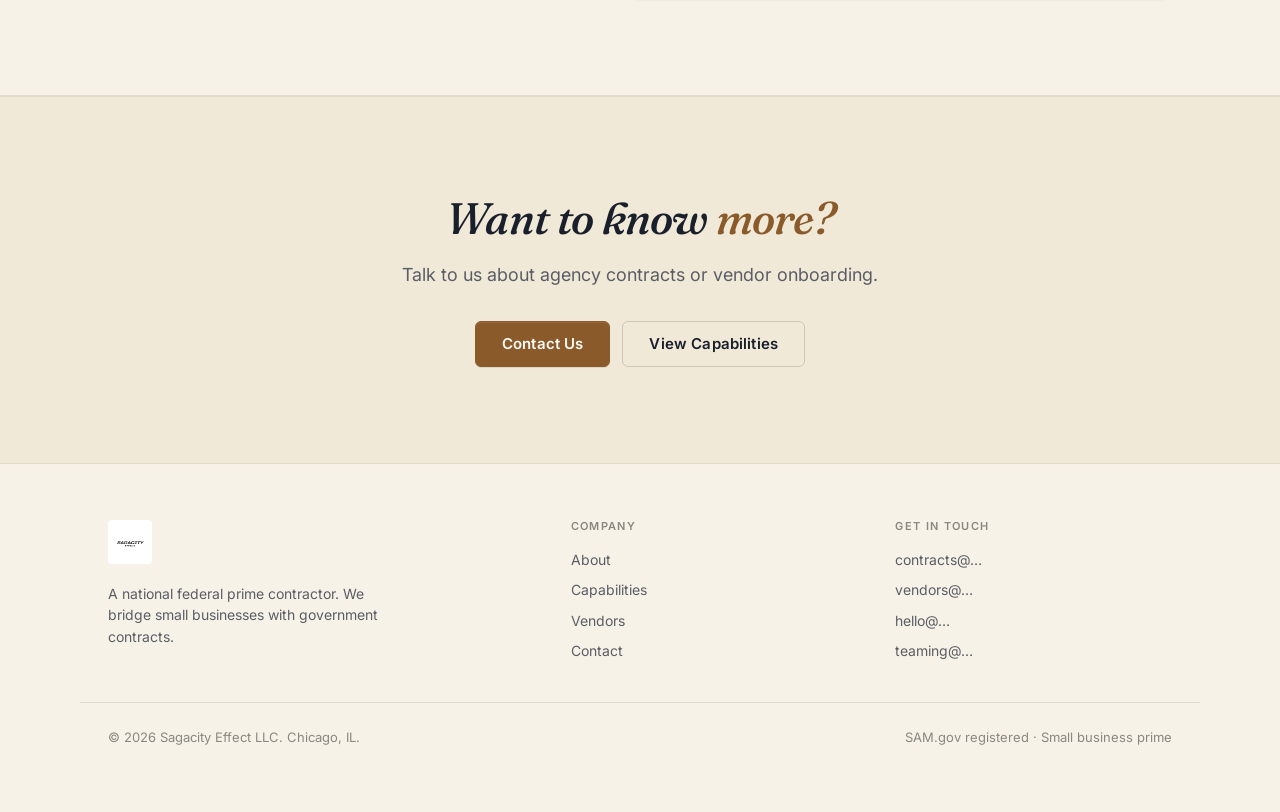
==== commit f4ab524d: "Major redesign: light/dark theme toggle, warm corporate palette, serif headlines, real photography, " ====
--- a/about.html
+++ b/about.html
@@ -1,11 +1,27 @@
 <!DOCTYPE html>
-<html lang="en">
+<html lang="en" data-theme="light">
 <head>
   <meta charset="UTF-8" />
   <meta name="viewport" content="width=device-width, initial-scale=1.0" />
   <title>About — Sagacity Effect LLC</title>
-  <meta name="description" content="About Sagacity Effect LLC. Mikal Shaffer founded Sagacity Effect in 2026 to bridge the gap between small businesses and federal contracts." />
-  <link rel="icon" type="image/svg+xml" href="data:image/svg+xml,%3Csvg xmlns='http://www.w3.org/2000/svg' viewBox='0 0 100 100'%3E%3Crect width='100' height='100' fill='%230a0a0a'/%3E%3Ctext x='50' y='65' font-family='sans-serif' font-size='52' font-weight='700' fill='white' text-anchor='middle'%3ES%3C/text%3E%3C/svg%3E" />
+  <meta name="description" content="Mikal Shaffer founded Sagacity Effect in 2026 to bridge the gap between small businesses and federal contracts. Chicago-based federal prime contractor." />
+  <meta name="theme-color" content="#f7f2e8" media="(prefers-color-scheme: light)" />
+  <meta name="theme-color" content="#15110b" media="(prefers-color-scheme: dark)" />
+  <link rel="icon" type="image/svg+xml" href="data:image/svg+xml,%3Csvg xmlns='http://www.w3.org/2000/svg' viewBox='0 0 100 100'%3E%3Crect width='100' height='100' fill='%238b5a2b'/%3E%3Ctext x='50' y='65' font-family='serif' font-size='52' font-weight='600' font-style='italic' fill='%23fdfaf3' text-anchor='middle'%3ES%3C/text%3E%3C/svg%3E" />
+  <script>
+    (function() {
+      try {
+        var saved = localStorage.getItem('sagacity-theme');
+        var theme = saved || (window.matchMedia('(prefers-color-scheme: dark)').matches ? 'dark' : 'light');
+        document.documentElement.setAttribute('data-theme', theme);
+      } catch (e) {
+        document.documentElement.setAttribute('data-theme', 'light');
+      }
+    })();
+  </script>
+  <link rel="preconnect" href="https://fonts.googleapis.com" />
+  <link rel="preconnect" href="https://fonts.gstatic.com" crossorigin />
+  <link href="https://fonts.googleapis.com/css2?family=Fraunces:ital,opsz,wght@0,9..144,400;0,9..144,500;0,9..144,600;0,9..144,700;1,9..144,400;1,9..144,500&family=Inter:wght@400;500;600;700&family=JetBrains+Mono:wght@400;500&display=swap" rel="stylesheet" />
   <link rel="stylesheet" href="styles.css" />
 </head>
 <body>
@@ -24,6 +40,12 @@
           <li><a href="capabilities.html">Capabilities</a></li>
           <li><a href="vendors.html">Vendors</a></li>
           <li><a href="contact.html">Contact</a></li>
+          <li>
+            <button class="theme-toggle" type="button" aria-label="Toggle dark mode" title="Toggle dark mode">
+              <svg class="icon-sun" viewBox="0 0 24 24" width="18" height="18" fill="none" stroke="currentColor" stroke-width="2" stroke-linecap="round" stroke-linejoin="round" aria-hidden="true"><circle cx="12" cy="12" r="4"/><path d="M12 2v2M12 20v2M4.93 4.93l1.41 1.41M17.66 17.66l1.41 1.41M2 12h2M20 12h2M4.93 19.07l1.41-1.41M17.66 6.34l1.41-1.41"/></svg>
+              <svg class="icon-moon" viewBox="0 0 24 24" width="18" height="18" fill="none" stroke="currentColor" stroke-width="2" stroke-linecap="round" stroke-linejoin="round" aria-hidden="true"><path d="M21 12.79A9 9 0 1 1 11.21 3 7 7 0 0 0 21 12.79z"/></svg>
+            </button>
+          </li>
         </ul>
       </nav>
     </div>
@@ -34,7 +56,7 @@
     <section class="page-hero">
       <div class="container">
         <p class="eyebrow">About</p>
-        <h1>Bridging Small Businesses and Federal Contracts</h1>
+        <h1>Bridging small businesses and <span class="accent">federal contracts.</span></h1>
         <p class="lede">Mikal Shaffer founded Sagacity Effect in 2026 with a simple observation: government contract opportunities exist everywhere — but most small business owners never see them.</p>
       </div>
     </section>
@@ -42,17 +64,20 @@
     <section>
       <div class="container">
         <div class="story">
-          <div class="col">
-            <h3>Our Story</h3>
+          <div class="story-img">
+            <img src="assets/images/workspace.jpg" alt="A professional workspace" />
+          </div>
+          <div class="story-copy">
+            <h3>Our story</h3>
             <p>After watching countless capable vendors — including his own medical courier business — get bypassed by federal procurement, Mikal built Sagacity Effect to be the bridge.</p>
             <p>We do the work of finding opportunities, registering as a federal prime, and subcontracting the delivery to qualified vendors who already have the skills.</p>
             <blockquote class="pull-quote">"We see potential. We create opportunities. Everybody eats."</blockquote>
             <p>That's not marketing. It's the operating principle. Every contract we win creates work for vendors who wouldn't have found it alone. Every vendor we onboard strengthens the network for the next contract.</p>
-          </div>
-          <div class="col">
+
             <h3>Why this model works</h3>
             <p>Federal contracting favors prime contractors with infrastructure, compliance, and capital. Small businesses rarely have all three. Sagacity Effect builds that infrastructure once — then shares it across an unlimited number of contracts.</p>
             <p>The result: agencies get a single point of contact with vetted subs. Vendors get paid for delivery without bearing prime-contract risk. We get paid for managing the prime. Everybody wins — including the small businesses who would never have seen these contracts.</p>
+
             <div class="bio">
               <div class="bio-avatar">MS</div>
               <div class="bio-content">
@@ -67,7 +92,7 @@
 
     <section class="cta-strip">
       <div class="container">
-        <h2>Want to know more?</h2>
+        <h2>Want to know <span class="accent">more?</span></h2>
         <p>Talk to us about agency contracts or vendor onboarding.</p>
         <div class="actions">
           <a href="contact.html" class="btn btn-primary">Contact Us</a>
@@ -80,16 +105,37 @@
 
   <footer class="site-footer">
     <div class="container">
+      <div class="footer-brand">
+        <a href="index.html" class="brand" aria-label="Sagacity Effect LLC — Home">
+          <img src="assets/logo-original.jpg" alt="Sagacity Effect logo" class="brand-img" width="180" height="auto" />
+        </a>
+        <p>A national federal prime contractor. We bridge small businesses with government contracts.</p>
+      </div>
+      <div>
+        <h4>Company</h4>
+        <ul>
+          <li><a href="about.html">About</a></li>
+          <li><a href="capabilities.html">Capabilities</a></li>
+          <li><a href="vendors.html">Vendors</a></li>
+          <li><a href="contact.html">Contact</a></li>
+        </ul>
+      </div>
+      <div>
+        <h4>Get in touch</h4>
+        <ul>
+          <li><a href="mailto:contracts@sagacityeffect.com">contracts@…</a></li>
+          <li><a href="mailto:vendors@sagacityeffect.com">vendors@…</a></li>
+          <li><a href="mailto:hello@sagacityeffect.com">hello@…</a></li>
+          <li><a href="mailto:teaming@sagacityeffect.com">teaming@…</a></li>
+        </ul>
+      </div>
+    </div>
+    <div class="container footer-bottom">
       <span>© 2026 Sagacity Effect LLC. Chicago, IL.</span>
-      <span>
-        <a href="about.html">About</a>
-        <a href="capabilities.html">Capabilities</a>
-        <a href="vendors.html">Vendors</a>
-        <a href="contact.html">Contact</a>
-      </span>
+      <span>SAM.gov registered · Small business prime</span>
     </div>
   </footer>
 
   <script src="script.js"></script>
 </body>
-</html>+</html>
--- a/styles.css
+++ b/styles.css
@@ -1,22 +1,83 @@
 /* Sagacity Effect LLC — base stylesheet
-   Mobile-first, no frameworks. Black/white/neutral palette. */
+   Design system: warm-neutral "cozy corporate" with light + dark themes.
+   Typography: Fraunces serif headlines, Inter body, JetBrains Mono accents. */
+
+/* ============================================================
+   THEME VARIABLES
+   Default is light. Dark theme applied via [data-theme="dark"]
+   on <html>. Set by inline script in <head> before paint to
+   prevent flash.
+   ============================================================ */
+
+:root,
+[data-theme="light"] {
+  --bg:           #f7f2e8;   /* warm cream paper */
+  --bg-elev:      #ffffff;   /* elevated card surface */
+  --fg:           #1a1f2c;   /* deep navy-charcoal text */
+  --fg-muted:     #5b5d65;   /* secondary text */
+  --fg-subtle:    #8a8780;   /* tertiary, labels, captions */
+  --border:       #e2dccf;   /* subtle warm gray-tan */
+  --border-strong:#cfc7b3;   /* stronger divider */
+  --surface:      #fdfaf3;   /* slightly lighter than bg */
+  --surface-2:    #f0e9d8;   /* slightly darker accent surface */
+  --accent:       #8b5a2b;   /* warm copper */
+  --accent-hover: #6d4520;   /* deeper copper on hover */
+  --accent-fg:    #fdfaf3;   /* text on accent */
+  --accent-soft:  rgba(139, 90, 43, 0.10);
+  --shadow-sm:    0 1px 2px rgba(60, 40, 20, 0.04),
+                  0 1px 3px rgba(60, 40, 20, 0.06);
+  --shadow-md:    0 4px 12px rgba(60, 40, 20, 0.06),
+                  0 2px 4px rgba(60, 40, 20, 0.04);
+  --shadow-lg:    0 16px 40px rgba(60, 40, 20, 0.10),
+                  0 4px 12px rgba(60, 40, 20, 0.06);
+  --noise-opacity: 0.025;
+}
+
+[data-theme="dark"] {
+  --bg:           #15110b;   /* deep warm brown-black */
+  --bg-elev:      #1f1a14;   /* elevated surface */
+  --fg:           #f4ede0;   /* warm cream */
+  --fg-muted:     #b0a899;   /* secondary */
+  --fg-subtle:    #7a7468;   /* tertiary */
+  --border:       #2a2520;
+  --border-strong:#3d362d;
+  --surface:      #1c1814;
+  --surface-2:    #251f19;
+  --accent:       #d4a574;   /* warm amber */
+  --accent-hover: #e0b687;
+  --accent-fg:    #15110b;
+  --accent-soft:  rgba(212, 165, 116, 0.14);
+  --shadow-sm:    0 1px 2px rgba(0, 0, 0, 0.30);
+  --shadow-md:    0 4px 12px rgba(0, 0, 0, 0.40),
+                  0 2px 4px rgba(0, 0, 0, 0.30);
+  --shadow-lg:    0 16px 40px rgba(0, 0, 0, 0.50),
+                  0 4px 12px rgba(0, 0, 0, 0.30);
+  --noise-opacity: 0.04;
+}
+
+/* ============================================================
+   TOKENS
+   ============================================================ */
 
 :root {
-  --bg: #ffffff;
-  --fg: #0a0a0a;
-  --muted: #666666;
-  --muted-2: #999999;
-  --border: #e5e5e5;
-  --surface: #fafafa;
-  --accent: #0a0a0a;
-  --hover: #f4f4f4;
-  --max-w: 1100px;
-  --gap: 24px;
-  --radius: 4px;
-  --transition: 200ms ease;
-}
-
-* {
+  --max-w:        1120px;
+  --gap:          32px;
+  --radius-sm:    6px;
+  --radius:       10px;
+  --radius-lg:    16px;
+  --transition:   220ms cubic-bezier(0.4, 0, 0.2, 1);
+
+  --font-serif:   "Fraunces", "Iowan Old Style", Georgia, "Times New Roman", serif;
+  --font-sans:    "Inter", -apple-system, BlinkMacSystemFont, "Segoe UI",
+                  "Helvetica Neue", Arial, sans-serif;
+  --font-mono:    "JetBrains Mono", "SF Mono", Menlo, Consolas, monospace;
+}
+
+/* ============================================================
+   RESET
+   ============================================================ */
+
+*, *::before, *::after {
   box-sizing: border-box;
   margin: 0;
   padding: 0;
@@ -26,16 +87,36 @@
   scroll-behavior: smooth;
   -webkit-font-smoothing: antialiased;
   -moz-osx-font-smoothing: grayscale;
+  color-scheme: light dark;
+  text-rendering: optimizeLegibility;
 }
 
 body {
-  font-family: -apple-system, BlinkMacSystemFont, "Segoe UI", "Inter",
-    "Helvetica Neue", Arial, sans-serif;
+  font-family: var(--font-sans);
   font-size: 16px;
-  line-height: 1.55;
+  line-height: 1.6;
   color: var(--fg);
   background: var(--bg);
   font-weight: 400;
+  min-height: 100vh;
+  position: relative;
+  transition: background-color var(--transition), color var(--transition);
+}
+
+/* Subtle paper-grain noise overlay for "cozy" tactile feel. */
+body::before {
+  content: "";
+  position: fixed;
+  inset: 0;
+  pointer-events: none;
+  z-index: 1;
+  opacity: var(--noise-opacity);
+  background-image: url("data:image/svg+xml;utf8,<svg xmlns='http://www.w3.org/2000/svg' width='200' height='200'><filter id='n'><feTurbulence type='fractalNoise' baseFrequency='0.9' numOctaves='2' stitchTiles='stitch'/><feColorMatrix values='0 0 0 0 0  0 0 0 0 0  0 0 0 0 0  0 0 0 0.5 0'/></filter><rect width='100%' height='100%' filter='url(%23n)'/></svg>");
+  background-size: 200px 200px;
+  mix-blend-mode: multiply;
+}
+[data-theme="dark"] body::before {
+  mix-blend-mode: screen;
 }
 
 img, svg {
@@ -44,37 +125,61 @@
 }
 
 a {
-  color: var(--fg);
+  color: var(--accent);
   text-decoration: underline;
   text-underline-offset: 3px;
   text-decoration-thickness: 1px;
-  transition: opacity var(--transition);
-}
-a:hover { opacity: 0.6; }
-
-/* Skip link */
+  text-decoration-color: var(--accent-soft);
+  transition: color var(--transition), text-decoration-color var(--transition);
+}
+a:hover {
+  text-decoration-color: var(--accent);
+}
+
+::selection {
+  background: var(--accent-soft);
+  color: var(--fg);
+}
+
+/* ============================================================
+   SKIP LINK
+   ============================================================ */
+
 .skip-link {
   position: absolute;
   left: -9999px;
   top: 0;
-  background: var(--fg);
-  color: #fff;
+  background: var(--accent);
+  color: var(--accent-fg);
   padding: 12px 20px;
   z-index: 100;
+  text-decoration: none;
+  font-weight: 600;
+  border-radius: 0 0 var(--radius) 0;
 }
 .skip-link:focus { left: 0; }
 
-/* Layout */
+/* ============================================================
+   LAYOUT
+   ============================================================ */
+
 .container {
   max-width: var(--max-w);
   margin: 0 auto;
-  padding: 0 24px;
-}
-
-/* Header */
+  padding: 0 28px;
+  position: relative;
+  z-index: 2;
+}
+
+/* ============================================================
+   HEADER
+   ============================================================ */
+
 .site-header {
   border-bottom: 1px solid var(--border);
-  background: var(--bg);
+  background: color-mix(in srgb, var(--bg) 92%, transparent);
+  -webkit-backdrop-filter: saturate(160%) blur(10px);
+  backdrop-filter: saturate(160%) blur(10px);
   position: sticky;
   top: 0;
   z-index: 50;
@@ -83,44 +188,63 @@
   display: flex;
   align-items: center;
   justify-content: space-between;
+  gap: 24px;
   padding-top: 18px;
   padding-bottom: 18px;
 }
 .brand {
-  font-weight: 700;
-  font-size: 16px;
-  letter-spacing: 0.04em;
-  text-transform: uppercase;
+  display: inline-flex;
+  align-items: center;
   text-decoration: none;
   color: var(--fg);
+  flex-shrink: 0;
+}
+.brand-img {
+  height: 44px;
+  width: auto;
+  display: block;
+  border-radius: 4px;
+}
+@media (max-width: 600px) {
+  .brand-img { height: 36px; }
 }
 .nav-toggle {
   display: none;
-  background: none;
-  border: 1px solid var(--border);
-  padding: 8px 12px;
+  background: var(--surface);
+  border: 1px solid var(--border);
+  padding: 8px 14px;
   font-family: inherit;
   font-size: 14px;
+  color: var(--fg);
   cursor: pointer;
-  border-radius: var(--radius);
-}
+  border-radius: var(--radius-sm);
+  font-weight: 500;
+  transition: background var(--transition);
+}
+.nav-toggle:hover { background: var(--surface-2); }
 .nav-list {
   display: flex;
   list-style: none;
-  gap: 28px;
+  gap: 32px;
+  align-items: center;
 }
 .nav-list a {
   text-decoration: none;
   font-size: 14px;
   font-weight: 500;
-  letter-spacing: 0.02em;
-}
+  letter-spacing: 0.01em;
+  color: var(--fg-muted);
+  padding: 4px 0;
+  border-bottom: 1.5px solid transparent;
+  transition: color var(--transition), border-color var(--transition);
+}
+.nav-list a:hover { color: var(--fg); }
 .nav-list a.active {
-  border-bottom: 2px solid var(--fg);
-  padding-bottom: 4px;
-}
-
-@media (max-width: 720px) {
+  color: var(--fg);
+  border-bottom-color: var(--accent);
+}
+
+@media (max-width: 760px) {
   .nav-toggle { display: block; }
   .nav-list {
     display: none;
@@ -132,177 +256,365 @@
     gap: 0;
     background: var(--bg);
     border-bottom: 1px solid var(--border);
-    padding: 12px 24px;
+    padding: 8px 28px 16px;
+    align-items: stretch;
   }
   .nav-list.open { display: flex; }
-  .nav-list li { padding: 12px 0; border-bottom: 1px solid var(--border); }
+  .nav-list li { padding: 8px 0; border-bottom: 1px solid var(--border); }
   .nav-list li:last-child { border-bottom: none; }
-}
-
-/* Hero */
+  .nav-list a { display: block; padding: 8px 0; }
+}
+
+/* ============================================================
+   THEME TOGGLE
+   ============================================================ */
+
+.theme-toggle {
+  display: inline-flex;
+  align-items: center;
+  justify-content: center;
+  width: 38px;
+  height: 38px;
+  background: var(--surface);
+  border: 1px solid var(--border);
+  border-radius: var(--radius-sm);
+  color: var(--fg-muted);
+  cursor: pointer;
+  font-family: inherit;
+  transition: background var(--transition), color var(--transition),
+              border-color var(--transition);
+}
+.theme-toggle:hover {
+  background: var(--surface-2);
+  color: var(--accent);
+  border-color: var(--border-strong);
+}
+.theme-toggle:focus-visible {
+  outline: 2px solid var(--accent);
+  outline-offset: 2px;
+}
+.theme-toggle svg { display: block; }
+[data-theme="light"] .theme-toggle .icon-sun  { display: none; }
+[data-theme="light"] .theme-toggle .icon-moon { display: block; }
+[data-theme="dark"]  .theme-toggle .icon-sun  { display: block; }
+[data-theme="dark"]  .theme-toggle .icon-moon { display: none; }
+
+/* ============================================================
+   TYPOGRAPHY (display)
+   ============================================================ */
+
+h1, h2, h3, h4 {
+  font-family: var(--font-serif);
+  font-weight: 500;
+  letter-spacing: -0.018em;
+  line-height: 1.15;
+  color: var(--fg);
+}
+
+h1 { font-size: clamp(40px, 5.5vw, 68px); }
+h2 { font-size: clamp(30px, 4vw, 44px); }
+h3 { font-size: clamp(20px, 2vw, 24px); }
+h4 { font-size: 18px; font-weight: 600; }
+
+p { color: var(--fg-muted); line-height: 1.65; }
+
+code, kbd {
+  font-family: var(--font-mono);
+  font-size: 0.875em;
+  background: var(--surface-2);
+  padding: 0.15em 0.4em;
+  border-radius: 4px;
+  color: var(--accent);
+}
+
+/* ============================================================
+   HERO (two-column, image right)
+   ============================================================ */
+
 .hero {
-  padding: 100px 0 80px;
-  text-align: center;
+  padding: 80px 0 100px;
   border-bottom: 1px solid var(--border);
+  position: relative;
+  overflow: hidden;
+}
+.hero-grid {
+  display: grid;
+  grid-template-columns: 1.1fr 0.9fr;
+  gap: 64px;
+  align-items: center;
+}
+.hero-eyebrow {
+  display: inline-block;
+  font-family: var(--font-sans);
+  font-size: 12px;
+  font-weight: 600;
+  letter-spacing: 0.14em;
+  text-transform: uppercase;
+  color: var(--accent);
+  margin-bottom: 20px;
+  padding: 6px 12px;
+  background: var(--accent-soft);
+  border-radius: 999px;
 }
 .hero h1 {
-  font-size: clamp(36px, 6vw, 64px);
-  line-height: 1.05;
-  letter-spacing: -0.02em;
-  font-weight: 700;
+  font-style: italic;
   margin-bottom: 24px;
-  max-width: 880px;
-  margin-left: auto;
-  margin-right: auto;
-}
+  max-width: 12ch;
+}
+.hero h1 .accent { color: var(--accent); font-style: italic; }
 .hero .lede {
-  font-size: 18px;
-  color: var(--muted);
-  max-width: 640px;
-  margin: 0 auto 40px;
-  line-height: 1.5;
+  font-size: 19px;
+  color: var(--fg-muted);
+  max-width: 540px;
+  margin: 0 0 36px;
+  line-height: 1.6;
 }
 .hero-actions {
   display: flex;
   gap: 12px;
-  justify-content: center;
   flex-wrap: wrap;
-}
-
-/* Buttons */
+  align-items: center;
+}
+.hero-meta {
+  margin-top: 40px;
+  display: flex;
+  gap: 24px;
+  flex-wrap: wrap;
+  font-size: 13px;
+  color: var(--fg-subtle);
+  font-family: var(--font-mono);
+}
+.hero-meta span {
+  display: inline-flex;
+  align-items: center;
+  gap: 6px;
+}
+.hero-meta span::before {
+  content: "";
+  display: inline-block;
+  width: 6px;
+  height: 6px;
+  background: var(--accent);
+  border-radius: 50%;
+}
+.hero-image {
+  border-radius: var(--radius-lg);
+  overflow: hidden;
+  box-shadow: var(--shadow-lg);
+  border: 1px solid var(--border);
+  aspect-ratio: 4 / 5;
+  position: relative;
+}
+.hero-image img {
+  width: 100%;
+  height: 100%;
+  object-fit: cover;
+  display: block;
+}
+.hero-image::after {
+  content: "";
+  position: absolute;
+  inset: 0;
+  background: linear-gradient(180deg, transparent 60%, rgba(0,0,0,0.15));
+  pointer-events: none;
+}
+@media (max-width: 880px) {
+  .hero { padding: 56px 0 72px; }
+  .hero-grid { grid-template-columns: 1fr; gap: 40px; }
+  .hero h1 { max-width: none; }
+  .hero-image { aspect-ratio: 16 / 10; order: -1; }
+}
+
+/* ============================================================
+   BUTTONS
+   ============================================================ */
+
 .btn {
-  display: inline-block;
-  padding: 14px 28px;
-  border-radius: var(--radius);
+  display: inline-flex;
+  align-items: center;
+  gap: 8px;
+  padding: 13px 26px;
+  border-radius: var(--radius-sm);
   font-weight: 600;
   font-size: 15px;
+  font-family: var(--font-sans);
   text-decoration: none;
   border: 1.5px solid transparent;
   cursor: pointer;
   transition: background var(--transition), color var(--transition),
-    border-color var(--transition);
+              border-color var(--transition), transform var(--transition);
   letter-spacing: 0.01em;
-}
+  line-height: 1.2;
+}
+.btn:active { transform: translateY(1px); }
 .btn-primary {
-  background: var(--fg);
-  color: #fff;
-  border-color: var(--fg);
-}
-.btn-primary:hover { background: #2a2a2a; opacity: 1; }
+  background: var(--accent);
+  color: var(--accent-fg);
+  border-color: var(--accent);
+  box-shadow: 0 1px 0 rgba(0,0,0,0.08), inset 0 1px 0 rgba(255,255,255,0.1);
+}
+.btn-primary:hover { background: var(--accent-hover); border-color: var(--accent-hover); }
 .btn-secondary {
-  background: var(--bg);
+  background: transparent;
   color: var(--fg);
-  border-color: var(--fg);
-}
-.btn-secondary:hover { background: var(--fg); color: #fff; opacity: 1; }
-
-/* Sections */
+  border-color: var(--border-strong);
+}
+.btn-secondary:hover { background: var(--surface-2); border-color: var(--fg); }
+.btn-ghost {
+  background: transparent;
+  color: var(--fg-muted);
+  border: none;
+  padding: 13px 8px;
+  text-decoration: none;
+  font-weight: 500;
+}
+.btn-ghost:hover { color: var(--accent); }
+
+/* ============================================================
+   SECTIONS
+   ============================================================ */
+
 section {
-  padding: 80px 0;
+  padding: 96px 0;
   border-bottom: 1px solid var(--border);
+  position: relative;
 }
 section:last-of-type { border-bottom: none; }
-section h2 {
-  font-size: clamp(28px, 4vw, 40px);
-  line-height: 1.15;
-  letter-spacing: -0.015em;
-  font-weight: 700;
-  margin-bottom: 16px;
-}
 section .section-eyebrow {
+  display: inline-block;
+  font-family: var(--font-sans);
   font-size: 12px;
   font-weight: 600;
-  letter-spacing: 0.12em;
+  letter-spacing: 0.14em;
   text-transform: uppercase;
-  color: var(--muted);
-  margin-bottom: 12px;
-}
+  color: var(--accent);
+  margin-bottom: 16px;
+}
+section h2 {
+  margin-bottom: 16px;
+  max-width: 22ch;
+}
+section h2 .accent { color: var(--accent); font-style: italic; }
 section .section-lede {
   font-size: 18px;
-  color: var(--muted);
-  max-width: 720px;
+  color: var(--fg-muted);
+  max-width: 640px;
   margin-bottom: 56px;
-}
-
-/* 3-column "Why" grid */
+  line-height: 1.6;
+}
+
+/* ============================================================
+   WHY GRID (3 columns)
+   ============================================================ */
+
 .why-grid {
   display: grid;
   grid-template-columns: repeat(3, 1fr);
-  gap: 48px;
-}
-.why-grid .item h3 {
-  font-size: 18px;
-  font-weight: 700;
+  gap: 32px;
+  margin-top: 48px;
+}
+.why-card {
+  padding: 32px;
+  background: var(--bg-elev);
+  border: 1px solid var(--border);
+  border-radius: var(--radius);
+  box-shadow: var(--shadow-sm);
+  transition: transform var(--transition), box-shadow var(--transition);
+}
+.why-card:hover {
+  transform: translateY(-2px);
+  box-shadow: var(--shadow-md);
+}
+.why-card .num {
+  font-family: var(--font-mono);
+  font-size: 13px;
+  color: var(--accent);
+  letter-spacing: 0.08em;
+  margin-bottom: 20px;
+  display: block;
+}
+.why-card h3 {
   margin-bottom: 12px;
-  letter-spacing: -0.01em;
-}
-.why-grid .item p {
-  color: var(--muted);
+  font-style: italic;
+}
+.why-card p {
   font-size: 15px;
-  line-height: 1.6;
-}
-@media (max-width: 720px) {
-  .why-grid { grid-template-columns: 1fr; gap: 32px; }
-}
-
-/* 4-step "How" */
+  line-height: 1.65;
+}
+@media (max-width: 880px) {
+  .why-grid { grid-template-columns: 1fr; gap: 20px; }
+}
+
+/* ============================================================
+   STEPS (4 columns)
+   ============================================================ */
+
 .steps {
   display: grid;
   grid-template-columns: repeat(4, 1fr);
   gap: 32px;
   counter-reset: step;
-}
-.steps .step {
+  margin-top: 48px;
+}
+.step {
   position: relative;
-  padding-top: 64px;
+  padding: 32px 24px 24px;
+  background: var(--bg-elev);
+  border: 1px solid var(--border);
+  border-radius: var(--radius);
   counter-increment: step;
 }
-.steps .step::before {
+.step::before {
   content: counter(step, decimal-leading-zero);
   position: absolute;
-  top: 0;
-  left: 0;
-  font-size: 32px;
-  font-weight: 700;
-  letter-spacing: -0.02em;
-  color: var(--fg);
-  font-feature-settings: "tnum";
-}
-.steps .step h3 {
-  font-size: 17px;
-  font-weight: 700;
-  margin-bottom: 8px;
-}
-.steps .step p {
-  color: var(--muted);
+  top: 24px;
+  right: 24px;
+  font-family: var(--font-mono);
+  font-size: 13px;
+  color: var(--accent);
+  font-weight: 500;
+  letter-spacing: 0.06em;
+}
+.step h3 {
+  font-size: 19px;
+  font-style: italic;
+  margin-bottom: 10px;
+  margin-top: 32px;
+}
+.step p {
   font-size: 14px;
-  line-height: 1.55;
+  line-height: 1.6;
 }
 @media (max-width: 960px) {
   .steps { grid-template-columns: repeat(2, 1fr); }
 }
 @media (max-width: 540px) {
-  .steps { grid-template-columns: 1fr; gap: 24px; }
-  .steps .step { padding-top: 56px; }
-}
-
-/* CTA strip */
+  .steps { grid-template-columns: 1fr; gap: 16px; }
+}
+
+/* ============================================================
+   CTA STRIP
+   ============================================================ */
+
 .cta-strip {
   text-align: center;
   padding: 96px 0;
-  background: var(--fg);
-  color: #fff;
+  background: var(--surface-2);
+  border-top: 1px solid var(--border);
   border-bottom: none;
+  position: relative;
 }
 .cta-strip h2 {
-  color: #fff;
-  font-size: clamp(28px, 4vw, 44px);
-  margin-bottom: 16px;
+  color: var(--fg);
+  margin: 0 auto 16px;
+  font-style: italic;
+  max-width: 24ch;
 }
 .cta-strip p {
-  color: rgba(255, 255, 255, 0.7);
+  color: var(--fg-muted);
   font-size: 18px;
-  margin-bottom: 32px;
+  margin: 0 auto 32px;
+  max-width: 560px;
 }
 .cta-strip .actions {
   display: flex;
@@ -310,132 +622,170 @@
   justify-content: center;
   flex-wrap: wrap;
 }
-.cta-strip .btn-primary {
-  background: #fff;
-  color: var(--fg);
-  border-color: #fff;
-}
-.cta-strip .btn-primary:hover { background: rgba(255,255,255,0.9); }
-.cta-strip .btn-secondary {
-  background: transparent;
-  color: #fff;
-  border-color: #fff;
-}
-.cta-strip .btn-secondary:hover { background: #fff; color: var(--fg); }
-
-/* About / Story */
+
+/* ============================================================
+   ABOUT / STORY
+   ============================================================ */
+
 .story {
   display: grid;
-  grid-template-columns: 1fr 1fr;
-  gap: 80px;
+  grid-template-columns: 1fr 1.2fr;
+  gap: 64px;
   align-items: start;
 }
-.story .col p {
+.story-img {
+  border-radius: var(--radius-lg);
+  overflow: hidden;
+  box-shadow: var(--shadow-md);
+  border: 1px solid var(--border);
+  aspect-ratio: 4 / 5;
+}
+.story-img img {
+  width: 100%;
+  height: 100%;
+  object-fit: cover;
+  display: block;
+}
+.story-copy h3 {
+  font-family: var(--font-sans);
+  font-size: 12px;
+  font-weight: 600;
+  letter-spacing: 0.14em;
+  text-transform: uppercase;
+  color: var(--accent);
+  margin: 32px 0 12px;
+}
+.story-copy h3:first-child { margin-top: 0; }
+.story-copy p {
   font-size: 16px;
+  line-height: 1.7;
   margin-bottom: 16px;
-  color: var(--muted);
-  line-height: 1.65;
-}
-.story .col h3 {
-  font-size: 14px;
-  font-weight: 700;
-  letter-spacing: 0.08em;
-  text-transform: uppercase;
-  margin-bottom: 12px;
-  color: var(--fg);
-}
+  color: var(--fg-muted);
+}
+.story-copy p:last-child { margin-bottom: 0; }
 @media (max-width: 880px) {
-  .story { grid-template-columns: 1fr; gap: 40px; }
-}
-
-/* Pull quote */
+  .story { grid-template-columns: 1fr; gap: 32px; }
+  .story-img { aspect-ratio: 16 / 10; }
+}
+
+/* ============================================================
+   PULL QUOTE
+   ============================================================ */
+
 .pull-quote {
-  font-size: 22px;
-  line-height: 1.45;
+  font-family: var(--font-serif);
+  font-size: clamp(22px, 2.6vw, 30px);
+  line-height: 1.4;
   font-weight: 500;
   font-style: italic;
-  border-left: 3px solid var(--fg);
-  padding-left: 24px;
+  border-left: 3px solid var(--accent);
+  padding: 8px 0 8px 28px;
   margin: 32px 0;
   color: var(--fg);
 }
 
-/* Capabilities table */
+/* ============================================================
+   CAPABILITIES TABLE
+   ============================================================ */
+
 .cap-table {
   width: 100%;
   border-collapse: collapse;
   margin: 32px 0 48px;
   font-size: 14px;
+  background: var(--bg-elev);
+  border: 1px solid var(--border);
+  border-radius: var(--radius);
+  overflow: hidden;
+  box-shadow: var(--shadow-sm);
 }
 .cap-table th,
 .cap-table td {
   text-align: left;
-  padding: 16px 12px;
+  padding: 18px 20px;
   border-bottom: 1px solid var(--border);
   vertical-align: top;
 }
+.cap-table tr:last-child td { border-bottom: none; }
 .cap-table th {
-  font-weight: 700;
+  font-family: var(--font-sans);
+  font-weight: 600;
+  font-size: 11px;
+  letter-spacing: 0.1em;
+  text-transform: uppercase;
+  color: var(--fg-subtle);
+  background: var(--surface);
+}
+.cap-table td code {
   font-size: 12px;
-  letter-spacing: 0.06em;
-  text-transform: uppercase;
-  color: var(--muted);
-  background: var(--surface);
-}
-.cap-table td code {
-  font-family: "SF Mono", Menlo, Consolas, monospace;
-  font-size: 12px;
-  background: var(--surface);
-  padding: 2px 6px;
-  border-radius: 3px;
-}
-
-/* Two columns */
+  background: var(--accent-soft);
+  color: var(--accent);
+  padding: 3px 8px;
+  border-radius: 4px;
+  font-weight: 500;
+}
+.cap-table strong { color: var(--fg); font-weight: 600; }
+
+/* ============================================================
+   TWO COL PANELS
+   ============================================================ */
+
 .two-col {
   display: grid;
   grid-template-columns: 1fr 1fr;
-  gap: 56px;
+  gap: 32px;
   margin: 48px 0;
 }
-.two-col .panel {
+.panel {
   padding: 32px;
-  background: var(--surface);
+  background: var(--bg-elev);
+  border: 1px solid var(--border);
   border-radius: var(--radius);
-}
-.two-col .panel h3 {
-  font-size: 18px;
-  font-weight: 700;
-  margin-bottom: 16px;
-  letter-spacing: -0.01em;
-}
-.two-col .panel ul {
+  box-shadow: var(--shadow-sm);
+}
+.panel h3 {
+  font-style: italic;
+  margin-bottom: 20px;
+  font-size: 22px;
+}
+.panel ul {
   list-style: none;
 }
-.two-col .panel ul li {
-  padding: 6px 0 6px 22px;
+.panel ul li {
+  padding: 8px 0 8px 24px;
   position: relative;
   font-size: 15px;
-  color: var(--muted);
-  line-height: 1.55;
-}
-.two-col .panel ul li::before {
+  color: var(--fg-muted);
+  line-height: 1.6;
+  border-bottom: 1px solid var(--border);
+}
+.panel ul li:last-child { border-bottom: none; }
+.panel ul li::before {
   content: "→";
   position: absolute;
   left: 0;
-  color: var(--fg);
-  font-weight: 700;
+  top: 8px;
+  color: var(--accent);
+  font-weight: 600;
 }
 @media (max-width: 880px) {
-  .two-col { grid-template-columns: 1fr; gap: 24px; }
-}
-
-/* Vendor requirements */
+  .two-col { grid-template-columns: 1fr; gap: 20px; }
+}
+
+/* ============================================================
+   REQUIREMENTS LIST
+   ============================================================ */
+
 .req-list {
   list-style: none;
-  margin: 32px 0;
+  margin: 24px 0;
+  background: var(--bg-elev);
+  border: 1px solid var(--border);
+  border-radius: var(--radius);
+  overflow: hidden;
 }
 .req-list > li {
-  padding: 16px 0 16px 36px;
+  padding: 20px 24px 20px 56px;
   border-bottom: 1px solid var(--border);
   position: relative;
 }
@@ -443,164 +793,287 @@
 .req-list > li::before {
   content: "✓";
   position: absolute;
-  left: 0;
-  top: 16px;
+  left: 24px;
+  top: 22px;
+  color: var(--accent);
   font-weight: 700;
-  color: var(--fg);
-  font-size: 18px;
+  font-size: 16px;
+  width: 18px;
+  height: 18px;
+  display: flex;
+  align-items: center;
+  justify-content: center;
+  background: var(--accent-soft);
+  border-radius: 50%;
 }
 .req-list > li strong {
   display: block;
-  font-weight: 700;
+  font-family: var(--font-sans);
+  font-weight: 600;
+  color: var(--fg);
   margin-bottom: 4px;
+  font-size: 15px;
 }
 .req-list > li span {
-  color: var(--muted);
+  color: var(--fg-muted);
   font-size: 14px;
-}
-
-/* Contact */
+  line-height: 1.55;
+}
+
+/* ============================================================
+   CONTACT
+   ============================================================ */
+
 .contact-grid {
   display: grid;
   grid-template-columns: 1fr 1fr;
-  gap: 56px;
+  gap: 24px;
+  margin-bottom: 24px;
 }
 .contact-card {
   padding: 32px;
-  background: var(--surface);
+  background: var(--bg-elev);
+  border: 1px solid var(--border);
   border-radius: var(--radius);
+  box-shadow: var(--shadow-sm);
+  transition: border-color var(--transition), transform var(--transition);
+}
+.contact-card:hover {
+  border-color: var(--accent);
+  transform: translateY(-1px);
 }
 .contact-card h3 {
-  font-size: 16px;
-  font-weight: 700;
-  margin-bottom: 8px;
-  letter-spacing: -0.01em;
-}
-.contact-card p {
-  color: var(--muted);
+  font-size: 18px;
+  font-style: italic;
+  margin-bottom: 10px;
+}
+.contact-card > p {
   font-size: 14px;
-  margin-bottom: 12px;
+  color: var(--fg-muted);
+  margin-bottom: 16px;
   line-height: 1.55;
 }
 .contact-card .email {
   display: inline-block;
-  font-family: "SF Mono", Menlo, Consolas, monospace;
+  font-family: var(--font-mono);
   font-size: 14px;
+  color: var(--accent);
+  text-decoration: none;
+  font-weight: 500;
+  border-bottom: 1px solid var(--accent-soft);
+  padding-bottom: 1px;
+}
+.contact-card .email:hover { border-bottom-color: var(--accent); }
+@media (max-width: 720px) {
+  .contact-grid { grid-template-columns: 1fr; gap: 16px; }
+}
+
+.address-block {
+  margin-top: 24px;
+  padding: 28px 32px;
+  background: var(--surface);
+  border: 1px solid var(--border);
+  border-radius: var(--radius);
+  font-family: var(--font-mono);
+  font-size: 13px;
+  line-height: 1.7;
   color: var(--fg);
-  text-decoration: underline;
-  font-weight: 600;
-}
-.contact-card .email:hover { opacity: 0.6; }
-@media (max-width: 720px) {
-  .contact-grid { grid-template-columns: 1fr; gap: 24px; }
-}
-
-.address-block {
-  margin-top: 32px;
-  padding: 24px 32px;
-  background: var(--surface);
-  border-radius: var(--radius);
-  font-family: "SF Mono", Menlo, Consolas, monospace;
-  font-size: 13px;
-  line-height: 1.6;
+  display: grid;
+  grid-template-columns: auto 1fr;
+  gap: 24px;
+  align-items: start;
 }
 .address-block .label {
-  display: block;
+  font-family: var(--font-sans);
   font-size: 11px;
   text-transform: uppercase;
-  letter-spacing: 0.08em;
-  color: var(--muted);
-  margin-bottom: 8px;
-}
-
-/* Footer */
+  letter-spacing: 0.12em;
+  color: var(--fg-subtle);
+  font-weight: 600;
+  padding-top: 4px;
+}
+@media (max-width: 540px) {
+  .address-block { grid-template-columns: 1fr; gap: 12px; }
+}
+
+/* ============================================================
+   FOOTER
+   ============================================================ */
+
 .site-footer {
   border-top: 1px solid var(--border);
-  padding: 48px 0;
+  padding: 56px 0 32px;
   font-size: 14px;
-  color: var(--muted);
+  color: var(--fg-muted);
   background: var(--bg);
+  position: relative;
+  z-index: 2;
 }
 .site-footer .container {
+  display: grid;
+  grid-template-columns: 1.5fr 1fr 1fr;
+  gap: 48px;
+  margin-bottom: 32px;
+}
+.site-footer .footer-brand p {
+  font-size: 14px;
+  color: var(--fg-muted);
+  margin-top: 12px;
+  line-height: 1.55;
+  max-width: 32ch;
+}
+.site-footer h4 {
+  font-family: var(--font-sans);
+  font-size: 11px;
+  text-transform: uppercase;
+  letter-spacing: 0.12em;
+  color: var(--fg-subtle);
+  font-weight: 600;
+  margin-bottom: 16px;
+}
+.site-footer ul { list-style: none; }
+.site-footer ul li { margin-bottom: 8px; }
+.site-footer a {
+  color: var(--fg-muted);
+  text-decoration: none;
+  font-size: 14px;
+}
+.site-footer a:hover { color: var(--accent); }
+.site-footer .footer-bottom {
   display: flex;
   justify-content: space-between;
   align-items: center;
   flex-wrap: wrap;
   gap: 16px;
-}
-.site-footer a {
-  color: var(--muted);
-  text-decoration: none;
-  margin-left: 20px;
-}
-.site-footer a:hover { color: var(--fg); }
-
-/* Page-specific hero (sub pages) */
+  padding-top: 24px;
+  border-top: 1px solid var(--border);
+  font-size: 13px;
+  color: var(--fg-subtle);
+}
+@media (max-width: 720px) {
+  .site-footer .container { grid-template-columns: 1fr; gap: 32px; }
+}
+
+/* ============================================================
+   PAGE HERO (sub pages)
+   ============================================================ */
+
 .page-hero {
   padding: 80px 0 56px;
   text-align: left;
   border-bottom: 1px solid var(--border);
 }
 .page-hero .eyebrow {
+  display: inline-block;
+  font-family: var(--font-sans);
   font-size: 12px;
   font-weight: 600;
-  letter-spacing: 0.12em;
+  letter-spacing: 0.14em;
   text-transform: uppercase;
-  color: var(--muted);
-  margin-bottom: 12px;
+  color: var(--accent);
+  margin-bottom: 16px;
 }
 .page-hero h1 {
-  font-size: clamp(36px, 5vw, 56px);
-  line-height: 1.1;
-  letter-spacing: -0.02em;
-  font-weight: 700;
-  margin-bottom: 16px;
-  max-width: 800px;
+  font-style: italic;
+  margin-bottom: 20px;
+  max-width: 22ch;
 }
 .page-hero .lede {
-  font-size: 18px;
-  color: var(--muted);
-  max-width: 720px;
-  line-height: 1.5;
-}
-
-/* Bio card */
+  font-size: 19px;
+  color: var(--fg-muted);
+  max-width: 640px;
+  line-height: 1.6;
+}
+
+/* ============================================================
+   BIO CARD
+   ============================================================ */
+
 .bio {
   display: flex;
   gap: 24px;
   align-items: flex-start;
   padding: 32px;
-  background: var(--surface);
+  background: var(--bg-elev);
+  border: 1px solid var(--border);
   border-radius: var(--radius);
   margin-top: 32px;
+  box-shadow: var(--shadow-sm);
 }
 .bio-avatar {
-  width: 80px;
-  height: 80px;
-  background: var(--fg);
-  color: #fff;
+  width: 72px;
+  height: 72px;
+  background: var(--accent);
+  color: var(--accent-fg);
   border-radius: 50%;
   display: flex;
   align-items: center;
   justify-content: center;
-  font-size: 28px;
-  font-weight: 700;
+  font-family: var(--font-serif);
+  font-style: italic;
+  font-size: 26px;
+  font-weight: 500;
   flex-shrink: 0;
 }
 .bio-content h4 {
-  font-size: 18px;
-  font-weight: 700;
+  font-family: var(--font-serif);
+  font-size: 19px;
+  font-style: italic;
+  font-weight: 500;
   margin-bottom: 4px;
 }
 .bio-content p {
-  color: var(--muted);
+  color: var(--fg-muted);
   font-size: 14px;
   line-height: 1.6;
 }
 
-/* Print-friendly */
+/* ============================================================
+   CAPABILITIES PAGE — image section
+   ============================================================ */
+
+.cap-section-with-image {
+  display: grid;
+  grid-template-columns: 1.1fr 0.9fr;
+  gap: 64px;
+  align-items: center;
+  padding: 80px 0;
+  border-bottom: 1px solid var(--border);
+}
+.cap-section-with-image .cap-image {
+  border-radius: var(--radius-lg);
+  overflow: hidden;
+  box-shadow: var(--shadow-md);
+  border: 1px solid var(--border);
+  aspect-ratio: 4 / 3;
+  order: 2;
+}
+.cap-section-with-image .cap-image img {
+  width: 100%; height: 100%; object-fit: cover; display: block;
+}
+@media (max-width: 880px) {
+  .cap-section-with-image { grid-template-columns: 1fr; gap: 32px; }
+  .cap-section-with-image .cap-image { order: -1; aspect-ratio: 16 / 10; }
+}
+
+/* ============================================================
+   PRINT
+   ============================================================ */
+
 @media print {
-  .site-header, .site-footer, .nav-toggle { display: none; }
-  body { font-size: 12pt; color: #000; }
+  .site-header, .site-footer, .nav-toggle, .theme-toggle { display: none; }
+  body { font-size: 12pt; color: #000; background: #fff; }
   a { color: #000; text-decoration: none; }
-}+}
+
+/* ============================================================
+   REDUCED MOTION
+   ============================================================ */
+
+@media (prefers-reduced-motion: reduce) {
+  *, *::before, *::after {
+    animation-duration: 0.01ms !important;
+    transition-duration: 0.01ms !important;
+    scroll-behavior: auto !important;
+  }
+}
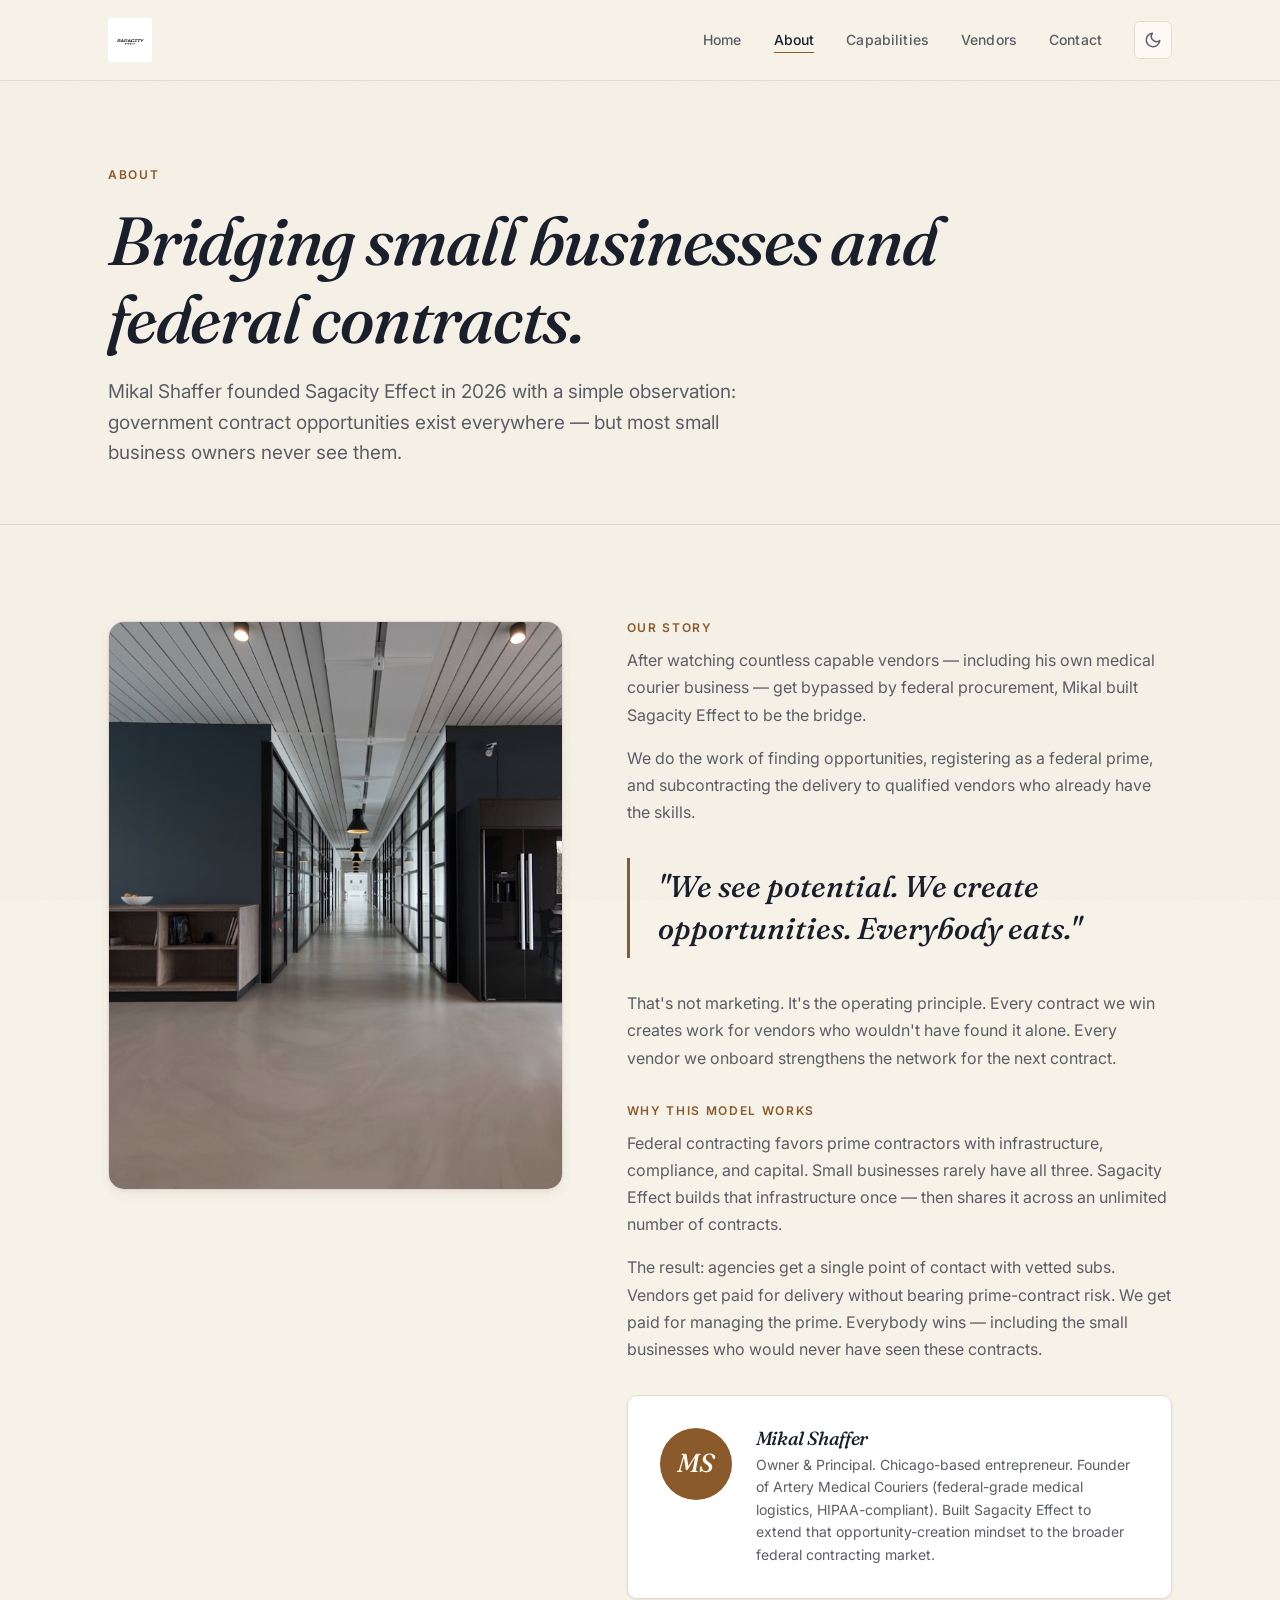
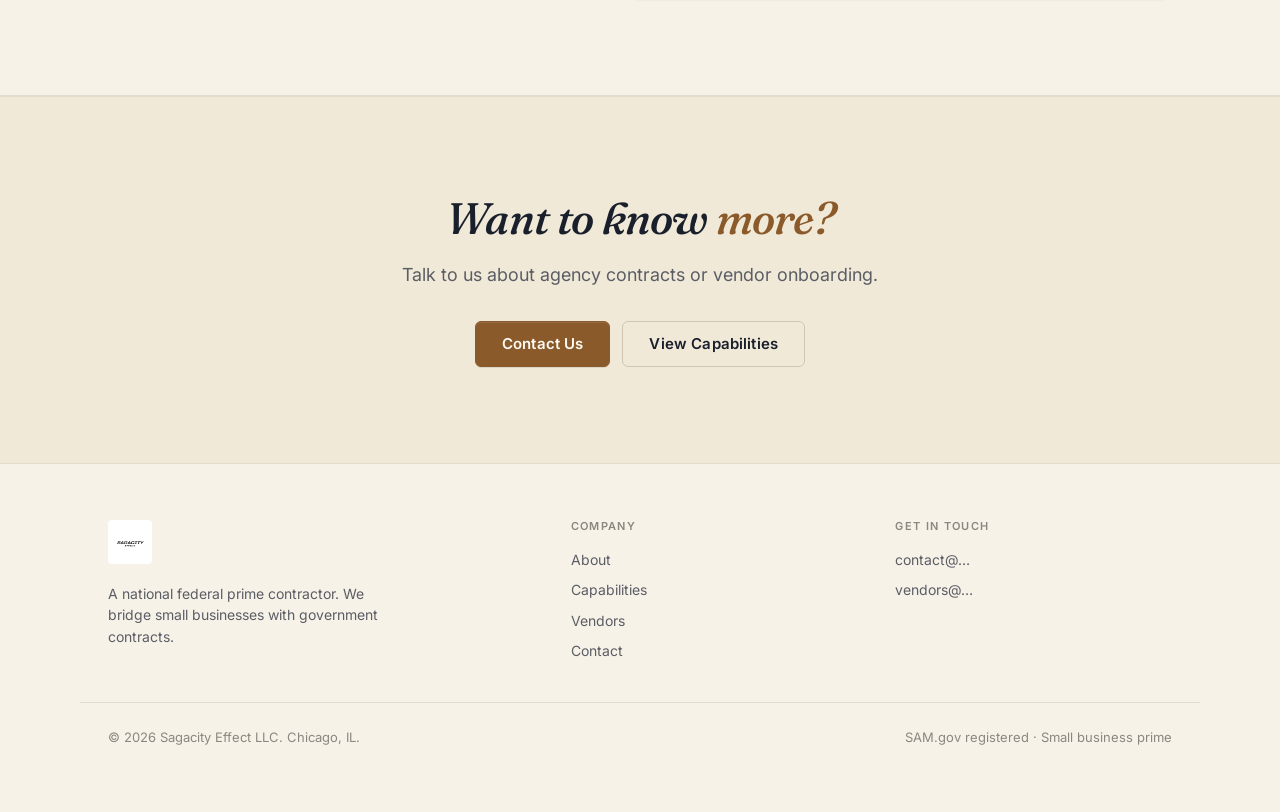
==== commit fe452f2b: "fix(contact): consolidate to contact@ and vendors@ emails; remove contracts/hello/teaming paths" ====
--- a/about.html
+++ b/about.html
@@ -123,10 +123,8 @@
       <div>
         <h4>Get in touch</h4>
         <ul>
-          <li><a href="mailto:contracts@sagacityeffect.com">contracts@…</a></li>
+          <li><a href="mailto:contact@sagacityeffect.com">contact@…</a></li>
           <li><a href="mailto:vendors@sagacityeffect.com">vendors@…</a></li>
-          <li><a href="mailto:hello@sagacityeffect.com">hello@…</a></li>
-          <li><a href="mailto:teaming@sagacityeffect.com">teaming@…</a></li>
         </ul>
       </div>
     </div>
--- a/styles.css
+++ b/styles.css
@@ -1077,3 +1077,542 @@
     scroll-behavior: auto !important;
   }
 }
+
+/* ============================================================
+   VENDOR APPLICATION FORM
+   ============================================================ */
+
+.container-narrow { max-width: 820px; }
+
+/* Stepper */
+.stepper {
+  list-style: none;
+  display: flex;
+  gap: 0;
+  padding: 0;
+  margin: 0 0 48px;
+  background: var(--bg-elev);
+  border: 1px solid var(--border);
+  border-radius: var(--radius);
+  overflow: hidden;
+  box-shadow: var(--shadow-sm);
+}
+.stepper-item {
+  flex: 1;
+  display: flex;
+  align-items: center;
+  gap: 12px;
+  padding: 16px 20px;
+  position: relative;
+  font-family: var(--font-sans);
+  font-size: 14px;
+  color: var(--fg-subtle);
+  border-right: 1px solid var(--border);
+  transition: background var(--transition), color var(--transition);
+}
+.stepper-item:last-child { border-right: none; }
+.stepper-item.active {
+  background: var(--accent-soft);
+  color: var(--fg);
+}
+.stepper-item.done {
+  color: var(--fg-muted);
+}
+.stepper-item.done .stepper-num {
+  background: var(--accent);
+  color: var(--accent-fg);
+}
+.stepper-num {
+  width: 28px;
+  height: 28px;
+  border-radius: 50%;
+  background: var(--surface-2);
+  color: var(--fg-muted);
+  display: inline-flex;
+  align-items: center;
+  justify-content: center;
+  font-family: var(--font-mono);
+  font-size: 12px;
+  font-weight: 600;
+  flex-shrink: 0;
+  transition: background var(--transition), color var(--transition);
+}
+.stepper-item.active .stepper-num {
+  background: var(--accent);
+  color: var(--accent-fg);
+}
+.stepper-label {
+  font-weight: 500;
+  letter-spacing: 0.01em;
+}
+@media (max-width: 720px) {
+  .stepper { flex-direction: column; }
+  .stepper-item { border-right: none; border-bottom: 1px solid var(--border); }
+  .stepper-item:last-child { border-bottom: none; }
+  .stepper-label { font-size: 13px; }
+}
+
+/* Form steps */
+.vendor-form {
+  background: var(--bg-elev);
+  border: 1px solid var(--border);
+  border-radius: var(--radius);
+  padding: 40px;
+  box-shadow: var(--shadow-sm);
+}
+@media (max-width: 720px) {
+  .vendor-form { padding: 24px; }
+}
+.form-step {
+  border: none;
+  padding: 0;
+  margin: 0;
+  display: none;
+}
+.form-step.active {
+  display: block;
+  animation: formStepIn 280ms ease-out;
+}
+@keyframes formStepIn {
+  from { opacity: 0; transform: translateY(8px); }
+  to   { opacity: 1; transform: translateY(0); }
+}
+.form-step-title {
+  display: block;
+  width: 100%;
+  margin-bottom: 32px;
+  padding-bottom: 24px;
+  border-bottom: 1px solid var(--border);
+}
+.form-step-title h2 {
+  font-style: italic;
+  margin: 8px 0 12px;
+  font-size: clamp(26px, 3.4vw, 34px);
+}
+.form-step-title p {
+  color: var(--fg-muted);
+  font-size: 15px;
+  margin: 0;
+  max-width: 56ch;
+}
+.step-tag {
+  display: inline-block;
+  font-family: var(--font-mono);
+  font-size: 11px;
+  font-weight: 500;
+  letter-spacing: 0.12em;
+  text-transform: uppercase;
+  color: var(--accent);
+  background: var(--accent-soft);
+  padding: 4px 10px;
+  border-radius: 999px;
+}
+.form-section-h3 {
+  font-family: var(--font-sans);
+  font-size: 12px;
+  font-weight: 600;
+  letter-spacing: 0.14em;
+  text-transform: uppercase;
+  color: var(--fg);
+  margin: 40px 0 20px;
+  padding-top: 24px;
+  border-top: 1px solid var(--border);
+}
+.form-section-h3:first-of-type { margin-top: 0; padding-top: 0; border-top: none; }
+
+/* Form rows + groups */
+.form-row {
+  display: grid;
+  grid-template-columns: 1fr 1fr;
+  gap: 20px;
+  margin-bottom: 20px;
+}
+.form-row-3 { grid-template-columns: 1fr 1fr 1fr; }
+@media (max-width: 640px) {
+  .form-row, .form-row-3 { grid-template-columns: 1fr; gap: 16px; }
+}
+.form-group {
+  margin-bottom: 20px;
+}
+.form-group label {
+  display: block;
+  font-family: var(--font-sans);
+  font-size: 13px;
+  font-weight: 500;
+  color: var(--fg);
+  margin-bottom: 6px;
+  letter-spacing: 0.01em;
+}
+.req { color: var(--accent); font-weight: 600; }
+.form-hint {
+  font-size: 12px;
+  color: var(--fg-subtle);
+  margin: 6px 0 0;
+  line-height: 1.5;
+}
+.form-hint a { color: var(--accent); }
+.form-error {
+  font-size: 12px;
+  color: #b3502b;
+  margin: 6px 0 0;
+  display: none;
+  font-weight: 500;
+}
+.form-group.has-error .form-error { display: block; }
+.form-group.has-error input,
+.form-group.has-error select,
+.form-group.has-error textarea {
+  border-color: #b3502b;
+  background: rgba(179, 80, 43, 0.04);
+}
+
+/* Inputs */
+.form-group input[type="text"],
+.form-group input[type="email"],
+.form-group input[type="tel"],
+.form-group input[type="url"],
+.form-group input[type="number"],
+.form-group input[type="month"],
+.form-group select,
+.form-group textarea {
+  width: 100%;
+  padding: 11px 14px;
+  font-family: var(--font-sans);
+  font-size: 15px;
+  color: var(--fg);
+  background: var(--bg);
+  border: 1px solid var(--border-strong);
+  border-radius: var(--radius-sm);
+  transition: border-color var(--transition), background var(--transition),
+              box-shadow var(--transition);
+  line-height: 1.4;
+}
+.form-group textarea { resize: vertical; min-height: 96px; }
+.form-group input:focus,
+.form-group select:focus,
+.form-group textarea:focus {
+  outline: none;
+  border-color: var(--accent);
+  background: var(--bg-elev);
+  box-shadow: 0 0 0 3px var(--accent-soft);
+}
+.form-group input::placeholder,
+.form-group textarea::placeholder {
+  color: var(--fg-subtle);
+  opacity: 1;
+}
+.form-group select {
+  appearance: none;
+  background-image: url("data:image/svg+xml;utf8,<svg xmlns='http://www.w3.org/2000/svg' viewBox='0 0 12 8' width='12' height='8'><path d='M1 1l5 5 5-5' stroke='%238a8780' stroke-width='1.5' fill='none' stroke-linecap='round'/></svg>");
+  background-repeat: no-repeat;
+  background-position: right 14px center;
+  padding-right: 36px;
+}
+
+/* Checkboxes + radios */
+.checkbox-grid {
+  display: grid;
+  grid-template-columns: 1fr 1fr;
+  gap: 12px;
+}
+@media (max-width: 640px) {
+  .checkbox-grid { grid-template-columns: 1fr; }
+}
+.checkbox-stack {
+  display: flex;
+  flex-direction: column;
+  gap: 8px;
+}
+.check, .radio {
+  display: flex;
+  align-items: flex-start;
+  gap: 12px;
+  padding: 14px 16px;
+  background: var(--bg);
+  border: 1px solid var(--border-strong);
+  border-radius: var(--radius-sm);
+  cursor: pointer;
+  transition: border-color var(--transition), background var(--transition);
+  font-family: var(--font-sans);
+  font-size: 14px;
+  color: var(--fg);
+  line-height: 1.45;
+}
+.check:hover, .radio:hover { border-color: var(--accent); }
+.check input, .radio input {
+  margin: 2px 0 0;
+  accent-color: var(--accent);
+  width: 16px;
+  height: 16px;
+  flex-shrink: 0;
+  cursor: pointer;
+}
+.check input:checked + span,
+.radio input:checked + span {
+  color: var(--fg);
+}
+.check span, .radio span { display: block; }
+.check span strong, .radio span strong {
+  display: block;
+  font-weight: 600;
+  font-size: 14px;
+  color: var(--fg);
+  margin-bottom: 2px;
+}
+.check span em, .radio span em {
+  font-style: normal;
+  font-family: var(--font-mono);
+  font-size: 11px;
+  color: var(--fg-subtle);
+  letter-spacing: 0.04em;
+}
+.check:has(input:checked),
+.radio:has(input:checked) {
+  border-color: var(--accent);
+  background: var(--accent-soft);
+}
+.check-attestation {
+  padding: 16px 20px;
+  background: var(--surface);
+}
+.radio-group {
+  display: flex;
+  flex-direction: column;
+  gap: 8px;
+}
+.radio-inline {
+  display: inline-flex;
+  align-items: center;
+  gap: 6px;
+  font-family: var(--font-sans);
+  font-size: 13px;
+  color: var(--fg-muted);
+  cursor: pointer;
+}
+.radio-inline input { accent-color: var(--accent); }
+
+/* File upload */
+.file-upload {
+  display: grid;
+  grid-template-columns: 1fr auto;
+  gap: 16px;
+  align-items: center;
+  padding: 20px;
+  background: var(--bg);
+  border: 1.5px dashed var(--border-strong);
+  border-radius: var(--radius);
+  cursor: pointer;
+  transition: border-color var(--transition), background var(--transition);
+  position: relative;
+  margin-bottom: 0;
+}
+.file-upload:hover {
+  border-color: var(--accent);
+  background: var(--accent-soft);
+}
+.file-upload.has-file {
+  border-style: solid;
+  border-color: var(--accent);
+  background: var(--bg-elev);
+}
+.file-upload input[type="file"] {
+  position: absolute;
+  inset: 0;
+  width: 100%;
+  height: 100%;
+  opacity: 0;
+  cursor: pointer;
+  margin: 0;
+  padding: 0;
+}
+.file-upload-prompt {
+  display: block;
+  pointer-events: none;
+}
+.file-upload-prompt strong {
+  display: block;
+  font-family: var(--font-sans);
+  font-size: 15px;
+  font-weight: 600;
+  color: var(--fg);
+  margin-bottom: 2px;
+}
+.file-upload-prompt em {
+  display: block;
+  font-style: normal;
+  font-family: var(--font-sans);
+  font-size: 12px;
+  color: var(--fg-subtle);
+}
+.file-upload-status {
+  display: inline-flex;
+  align-items: center;
+  gap: 8px;
+  padding: 8px 14px;
+  background: var(--surface);
+  border: 1px solid var(--border);
+  border-radius: 999px;
+  font-family: var(--font-mono);
+  font-size: 12px;
+  color: var(--fg-muted);
+  white-space: nowrap;
+  pointer-events: none;
+}
+.file-upload.has-file .file-upload-status {
+  background: var(--accent);
+  color: var(--accent-fg);
+  border-color: var(--accent);
+}
+
+/* Contract blocks (past performance) */
+.contract-block {
+  border: 1px solid var(--border);
+  border-radius: var(--radius);
+  padding: 24px;
+  margin-bottom: 16px;
+  background: var(--bg);
+  position: relative;
+}
+.contract-block:not(:only-child) .remove-contract {
+  display: inline-flex;
+}
+.contract-header {
+  display: flex;
+  justify-content: space-between;
+  align-items: center;
+  margin-bottom: 20px;
+  padding-bottom: 16px;
+  border-bottom: 1px solid var(--border);
+  flex-wrap: wrap;
+  gap: 12px;
+}
+.contract-header h3 {
+  font-family: var(--font-sans);
+  font-size: 14px;
+  font-weight: 600;
+  letter-spacing: 0.04em;
+  text-transform: uppercase;
+  color: var(--fg);
+  margin: 0;
+}
+.contract-type { display: inline-flex; gap: 12px; }
+.remove-contract {
+  display: none;
+  background: none;
+  border: 1px solid var(--border);
+  color: var(--fg-muted);
+  font-family: var(--font-sans);
+  font-size: 12px;
+  padding: 4px 10px;
+  border-radius: 999px;
+  cursor: pointer;
+  margin-left: 8px;
+}
+.remove-contract:hover {
+  color: #b3502b;
+  border-color: #b3502b;
+}
+
+/* Form nav */
+.form-nav {
+  display: flex;
+  align-items: center;
+  justify-content: space-between;
+  margin-top: 40px;
+  padding-top: 24px;
+  border-top: 1px solid var(--border);
+  gap: 16px;
+  flex-wrap: wrap;
+}
+.form-progress-text {
+  font-family: var(--font-mono);
+  font-size: 13px;
+  color: var(--fg-subtle);
+  flex: 1;
+  text-align: center;
+}
+#prev-step[disabled] { visibility: hidden; }
+
+/* Form status / success */
+.form-status {
+  margin-top: 24px;
+  padding: 20px 24px;
+  border-radius: var(--radius);
+  font-family: var(--font-sans);
+  font-size: 15px;
+  line-height: 1.5;
+}
+.form-status.success {
+  background: rgba(78, 130, 78, 0.10);
+  border: 1px solid rgba(78, 130, 78, 0.30);
+  color: #2f5a2f;
+}
+.form-status.error {
+  background: rgba(179, 80, 43, 0.08);
+  border: 1px solid rgba(179, 80, 43, 0.30);
+  color: #8a3d20;
+}
+[data-theme="dark"] .form-status.success { color: #a8d4a0; }
+[data-theme="dark"] .form-status.error { color: #e3a78d; }
+.form-status strong { display: block; margin-bottom: 4px; font-size: 16px; }
+
+/* Save status */
+.form-save-status {
+  margin: 16px 0 0;
+  text-align: center;
+  font-family: var(--font-sans);
+  font-size: 12px;
+  color: var(--fg-subtle);
+  display: flex;
+  align-items: center;
+  justify-content: center;
+  gap: 8px;
+}
+.save-dot {
+  width: 6px;
+  height: 6px;
+  background: #6d9a6d;
+  border-radius: 50%;
+  display: inline-block;
+}
+.form-save-status.saving .save-dot { background: var(--accent); }
+.form-save-status.saved .save-dot { background: #6d9a6d; }
+
+/* Form errors banner (top of form) */
+.form-errors-banner {
+  margin-bottom: 32px;
+  padding: 18px 22px;
+  background: rgba(179, 80, 43, 0.10);
+  border: 1px solid rgba(179, 80, 43, 0.35);
+  border-radius: var(--radius);
+  color: #8a3d20;
+  font-family: var(--font-sans);
+  font-size: 14px;
+  line-height: 1.5;
+}
+.form-errors-banner strong {
+  display: block;
+  font-size: 15px;
+  margin-bottom: 10px;
+  font-weight: 600;
+}
+.form-errors-banner ul {
+  list-style: disc;
+  padding-left: 22px;
+  margin: 0;
+}
+.form-errors-banner li {
+  margin-bottom: 4px;
+}
+.form-errors-banner li:last-child { margin-bottom: 0; }
+[data-theme="dark"] .form-errors-banner { color: #e3a78d; }
+
+/* Invalid field pulse (catch attention when validation fails) */
+.invalid {
+  animation: invalidPulse 600ms ease-out;
+}
+@keyframes invalidPulse {
+  0%   { box-shadow: 0 0 0 0 rgba(179, 80, 43, 0.4); }
+  50%  { box-shadow: 0 0 0 6px rgba(179, 80, 43, 0.20); }
+  100% { box-shadow: 0 0 0 0 rgba(179, 80, 43, 0); }
+}
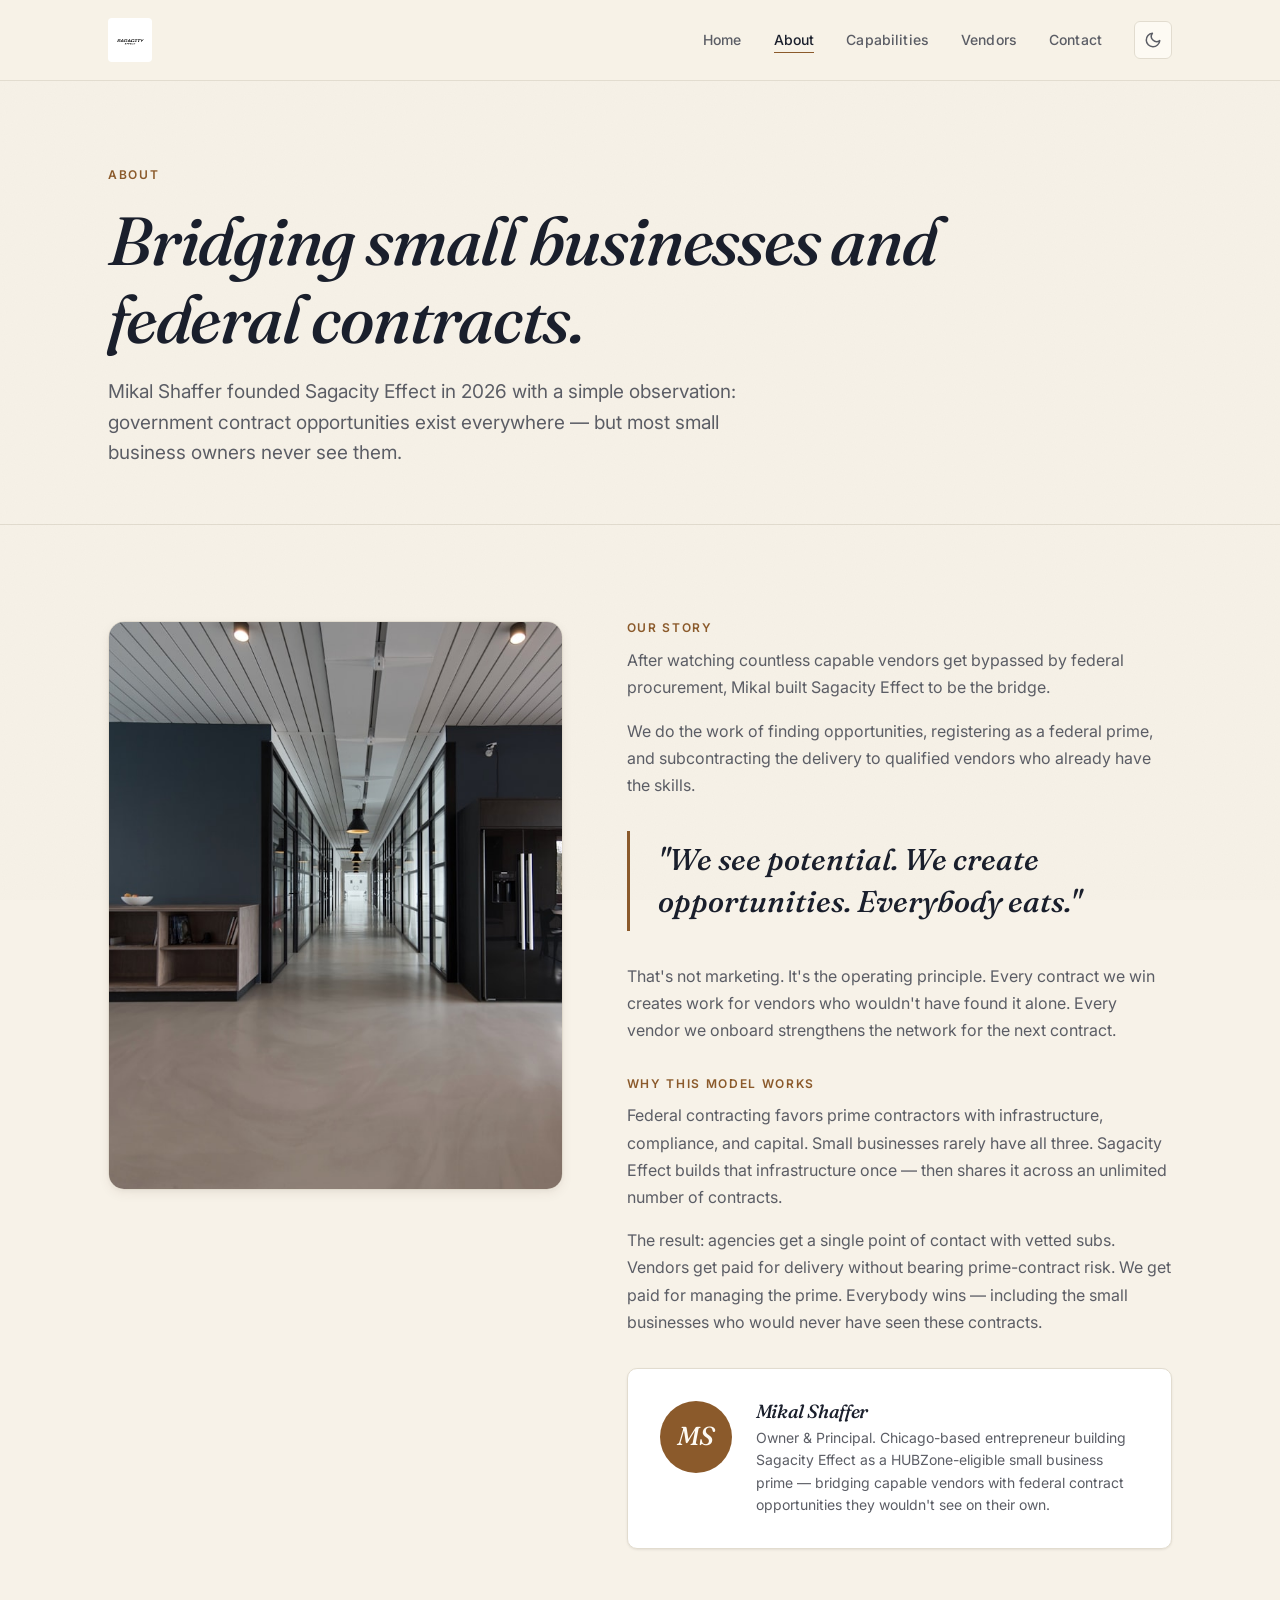
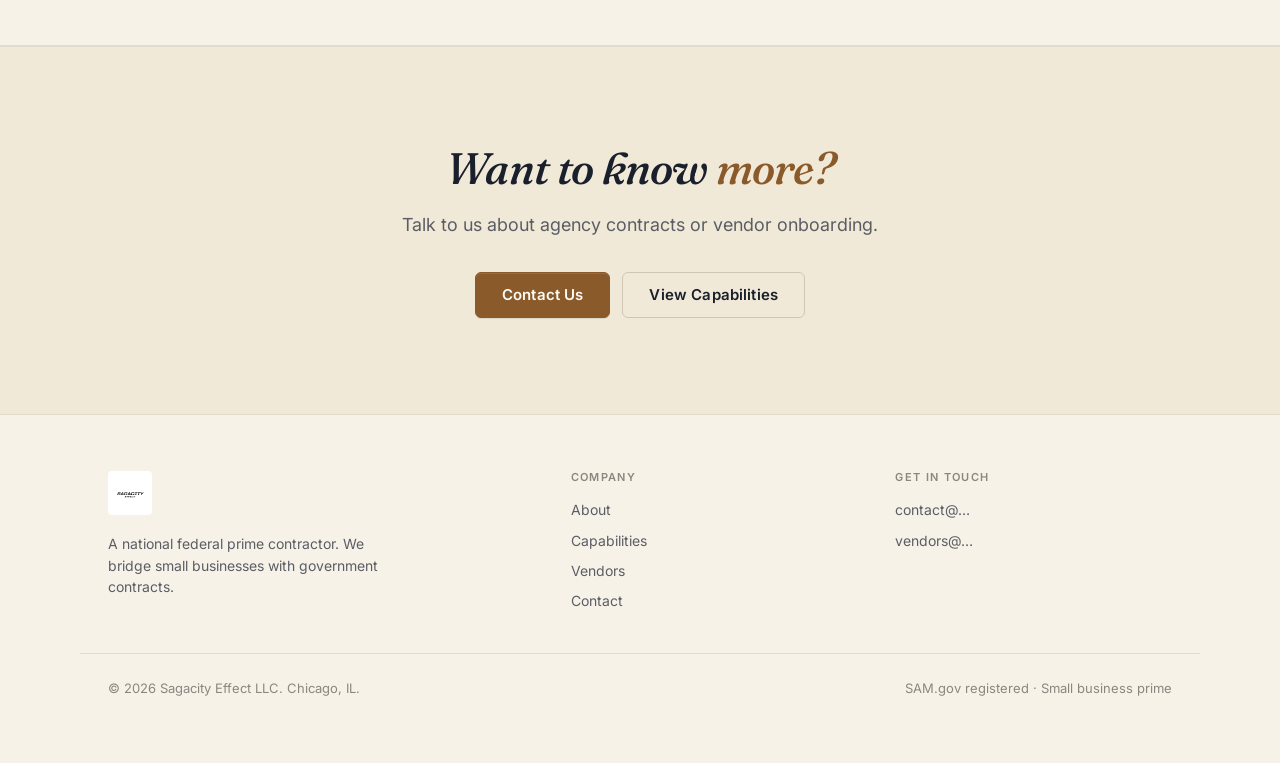
==== commit 31930654: "fix(about): remove Artery Medical Couriers references; revise founder bio" ====
--- a/about.html
+++ b/about.html
@@ -69,7 +69,7 @@
           </div>
           <div class="story-copy">
             <h3>Our story</h3>
-            <p>After watching countless capable vendors — including his own medical courier business — get bypassed by federal procurement, Mikal built Sagacity Effect to be the bridge.</p>
+            <p>After watching countless capable vendors get bypassed by federal procurement, Mikal built Sagacity Effect to be the bridge.</p>
             <p>We do the work of finding opportunities, registering as a federal prime, and subcontracting the delivery to qualified vendors who already have the skills.</p>
             <blockquote class="pull-quote">"We see potential. We create opportunities. Everybody eats."</blockquote>
             <p>That's not marketing. It's the operating principle. Every contract we win creates work for vendors who wouldn't have found it alone. Every vendor we onboard strengthens the network for the next contract.</p>
@@ -82,7 +82,7 @@
               <div class="bio-avatar">MS</div>
               <div class="bio-content">
                 <h4>Mikal Shaffer</h4>
-                <p>Owner &amp; Principal. Chicago-based entrepreneur. Founder of Artery Medical Couriers (federal-grade medical logistics, HIPAA-compliant). Built Sagacity Effect to extend that opportunity-creation mindset to the broader federal contracting market.</p>
+                <p>Owner &amp; Principal. Chicago-based entrepreneur building Sagacity Effect as a HUBZone-eligible small business prime — bridging capable vendors with federal contract opportunities they wouldn't see on their own.</p>
               </div>
             </div>
           </div>
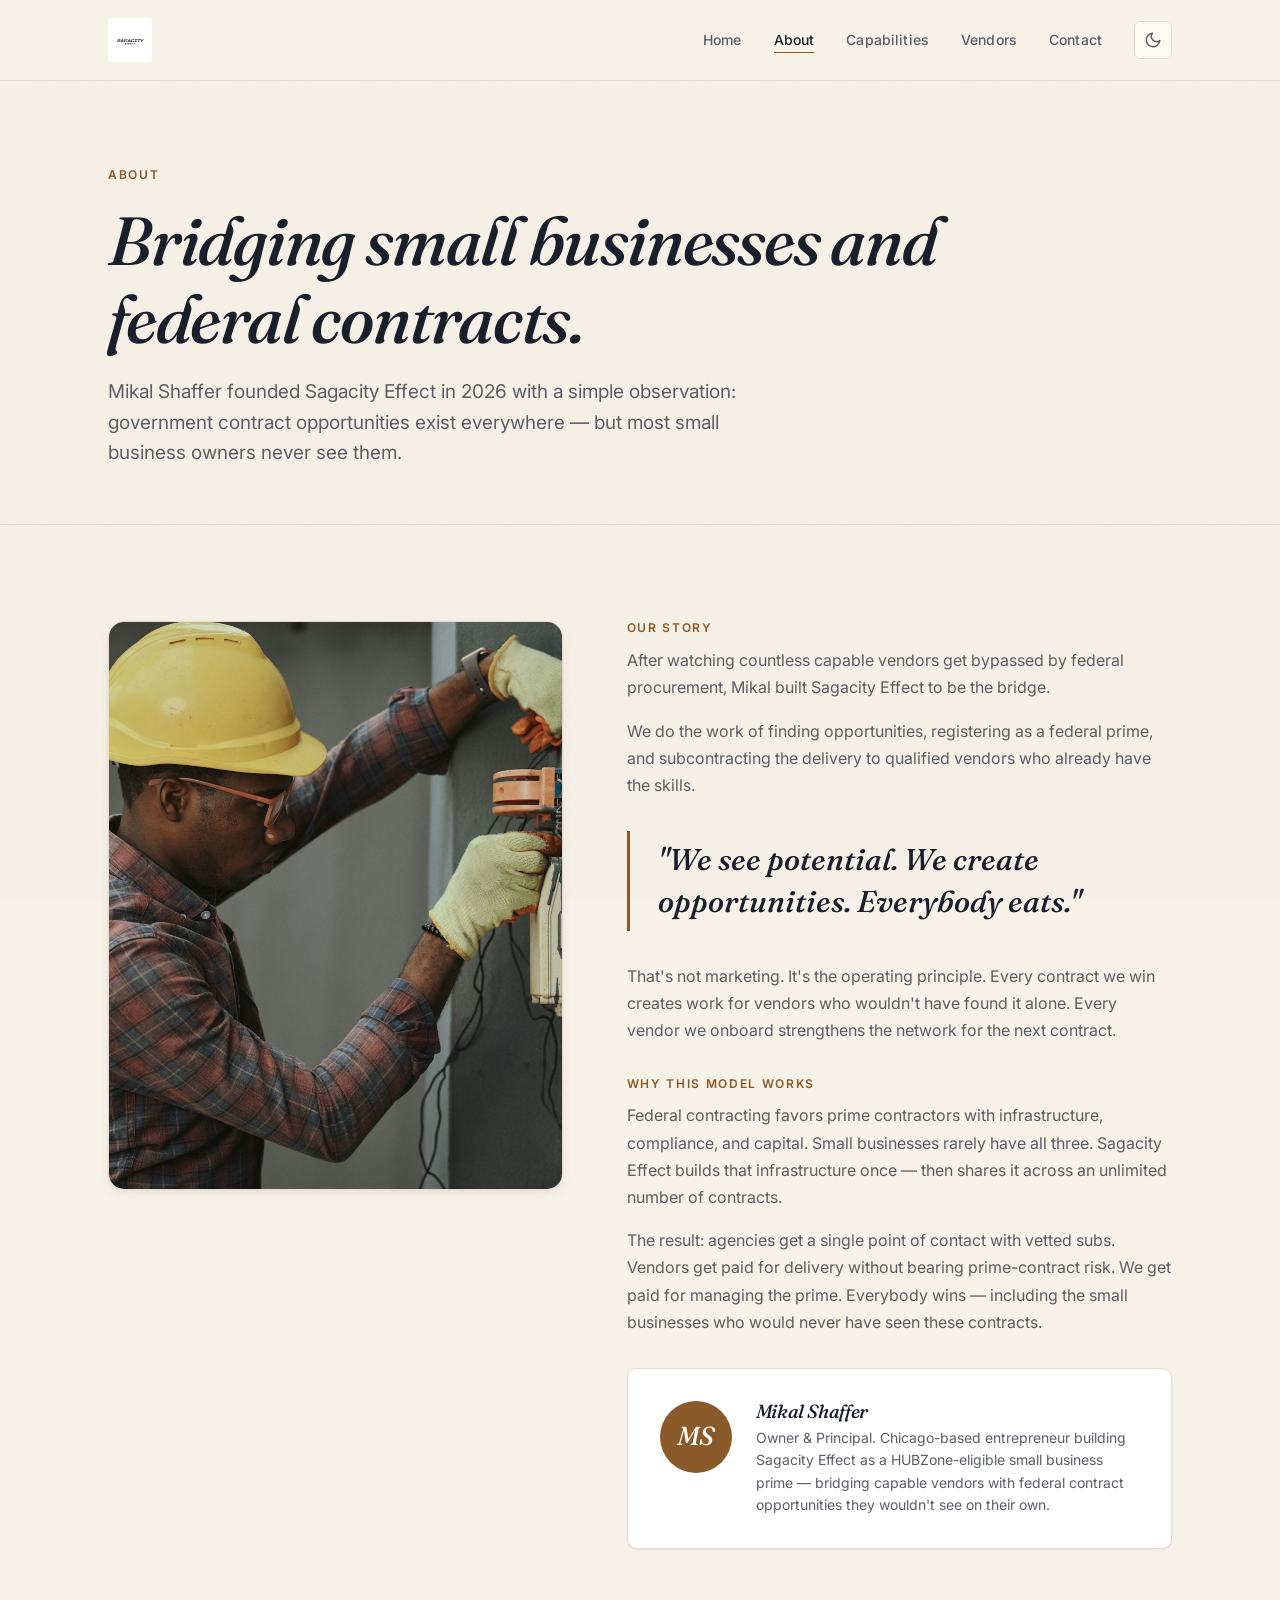
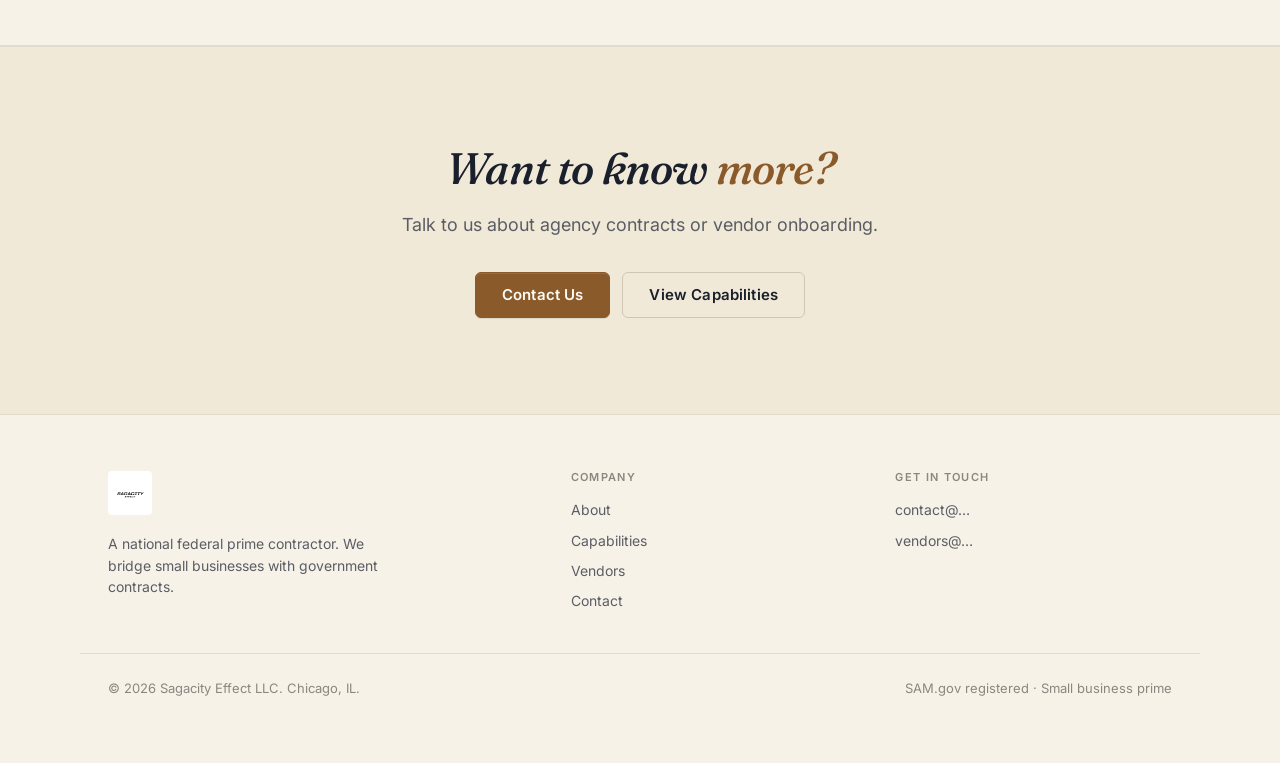
==== commit 6116e946: "chore(assets): swap photos to workforce imagery (construction, trades, logistics)" ====
--- a/about.html
+++ b/about.html
@@ -65,7 +65,7 @@
       <div class="container">
         <div class="story">
           <div class="story-img">
-            <img src="assets/images/workspace.jpg" alt="A professional workspace" />
+            <img src="assets/images/workspace.jpg" alt="A skilled tradesperson servicing electrical equipment" />
           </div>
           <div class="story-copy">
             <h3>Our story</h3>
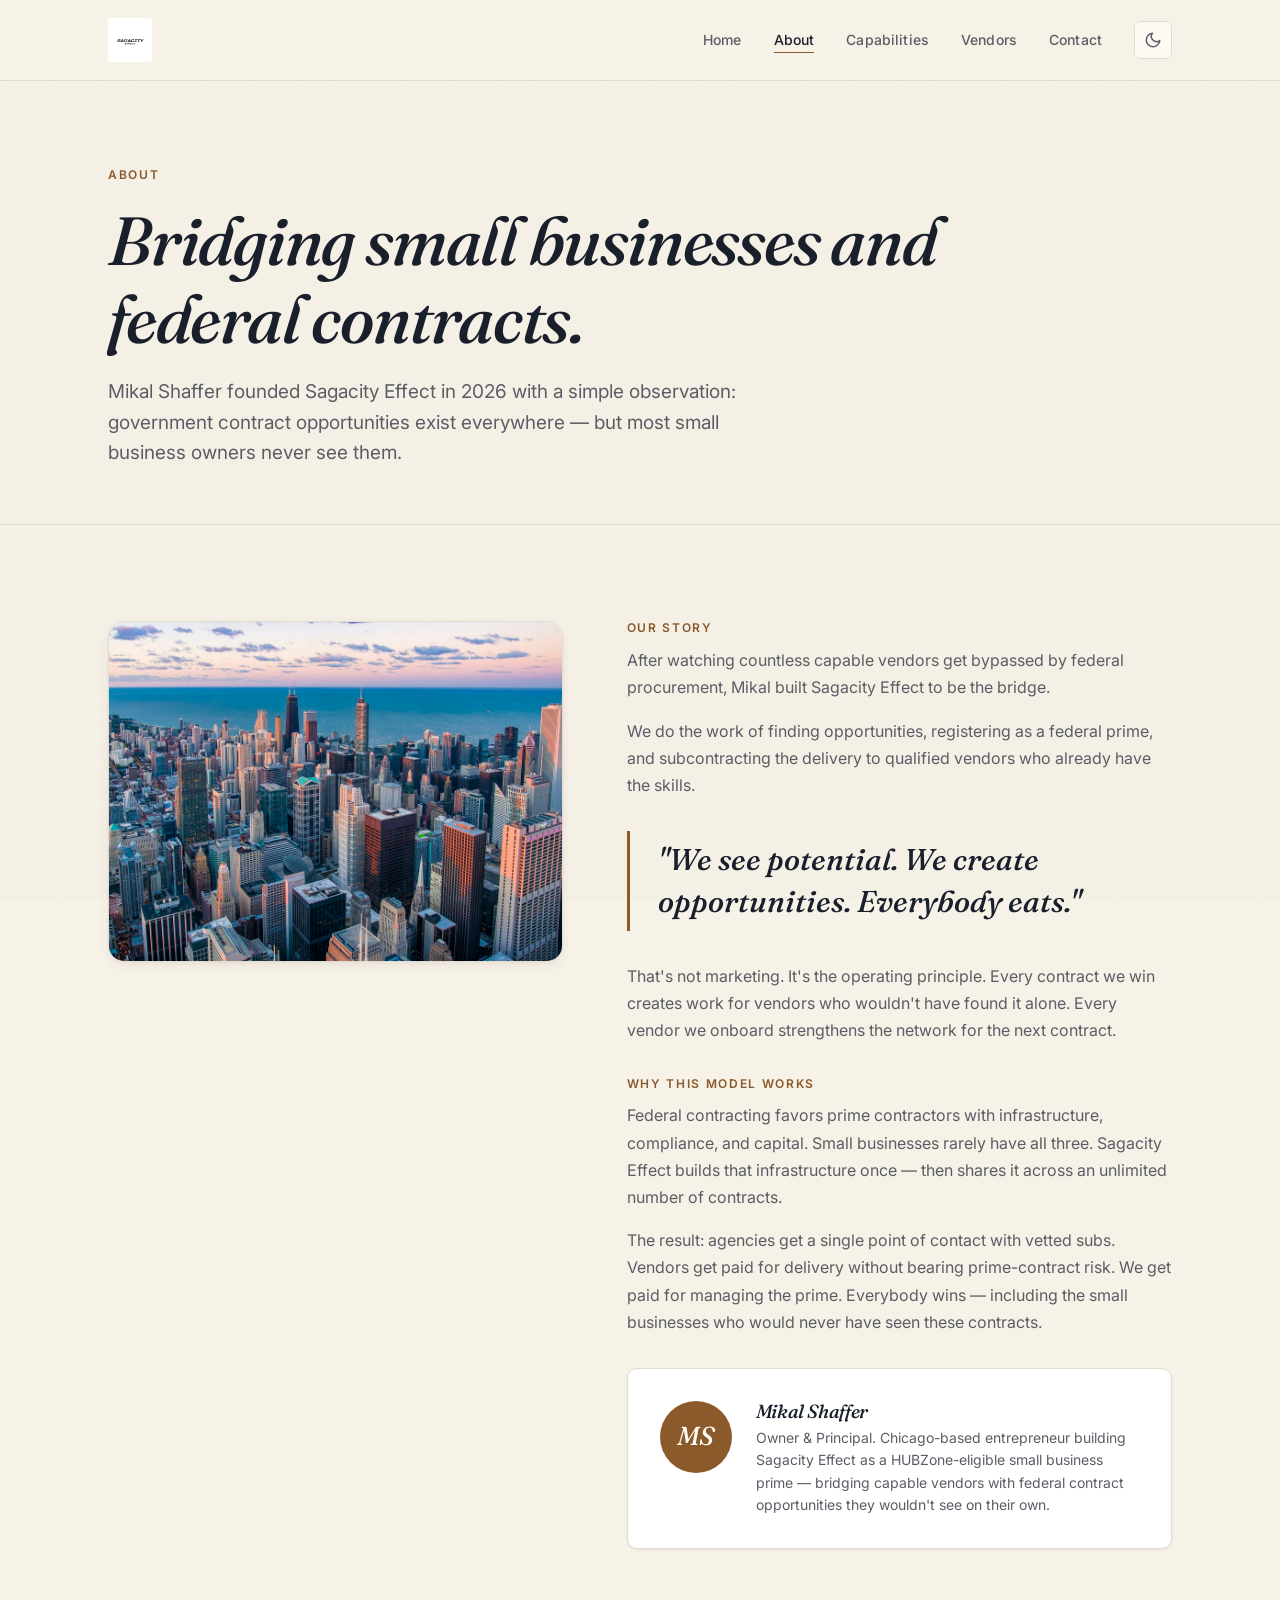
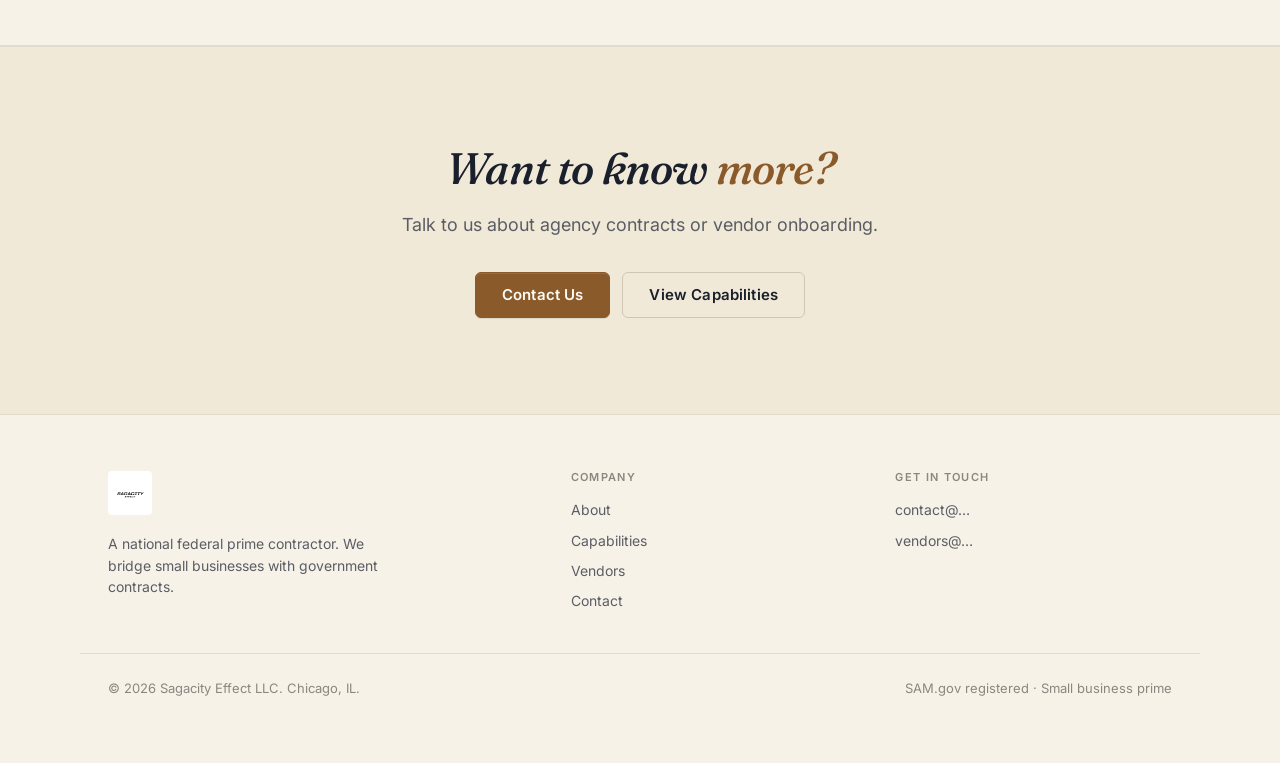
==== commit 4752b74d: "feat(site): add downtown Chicago on about; add workforce gallery (janitorial, IT, healthcare) on cap" ====
--- a/about.html
+++ b/about.html
@@ -64,8 +64,8 @@
     <section>
       <div class="container">
         <div class="story">
-          <div class="story-img">
-            <img src="assets/images/workspace.jpg" alt="A skilled tradesperson servicing electrical equipment" />
+          <div class="story-img story-img-wide">
+            <img src="assets/images/downtown-chicago.jpg" alt="Downtown Chicago skyline at sunset with Lake Michigan in the background" />
           </div>
           <div class="story-copy">
             <h3>Our story</h3>
--- a/styles.css
+++ b/styles.css
@@ -666,6 +666,7 @@
 @media (max-width: 880px) {
   .story { grid-template-columns: 1fr; gap: 32px; }
   .story-img { aspect-ratio: 16 / 10; }
+  .story-img-wide { aspect-ratio: 16 / 10; }
 }
 
 /* ============================================================
@@ -1029,6 +1030,14 @@
 }
 
 /* ============================================================
+   ABOUT PAGE — wide story image (e.g. skylines)
+   ============================================================ */
+
+.story-img-wide {
+  aspect-ratio: 4 / 3;
+}
+
+/* ============================================================
    CAPABILITIES PAGE — image section
    ============================================================ */
 
@@ -1054,6 +1063,54 @@
 @media (max-width: 880px) {
   .cap-section-with-image { grid-template-columns: 1fr; gap: 32px; }
   .cap-section-with-image .cap-image { order: -1; aspect-ratio: 16 / 10; }
+}
+
+/* ============================================================
+   WORKFORCE GALLERY (capabilities page)
+   ============================================================ */
+
+.workforce-grid {
+  display: grid;
+  grid-template-columns: repeat(3, 1fr);
+  gap: 32px;
+  margin-top: 48px;
+}
+.workforce-card {
+  background: var(--bg-elev);
+  border: 1px solid var(--border);
+  border-radius: var(--radius);
+  overflow: hidden;
+  box-shadow: var(--shadow-sm);
+  transition: transform var(--transition), box-shadow var(--transition);
+}
+.workforce-card:hover {
+  transform: translateY(-2px);
+  box-shadow: var(--shadow-md);
+}
+.workforce-card .workforce-img {
+  aspect-ratio: 4 / 3;
+  overflow: hidden;
+}
+.workforce-card .workforce-img img {
+  width: 100%;
+  height: 100%;
+  object-fit: cover;
+  display: block;
+}
+.workforce-card .workforce-body {
+  padding: 24px;
+}
+.workforce-card h3 {
+  margin-bottom: 8px;
+  font-style: italic;
+}
+.workforce-card p {
+  font-size: 14px;
+  line-height: 1.6;
+  color: var(--fg-muted);
+}
+@media (max-width: 880px) {
+  .workforce-grid { grid-template-columns: 1fr; gap: 20px; }
 }
 
 /* ============================================================
